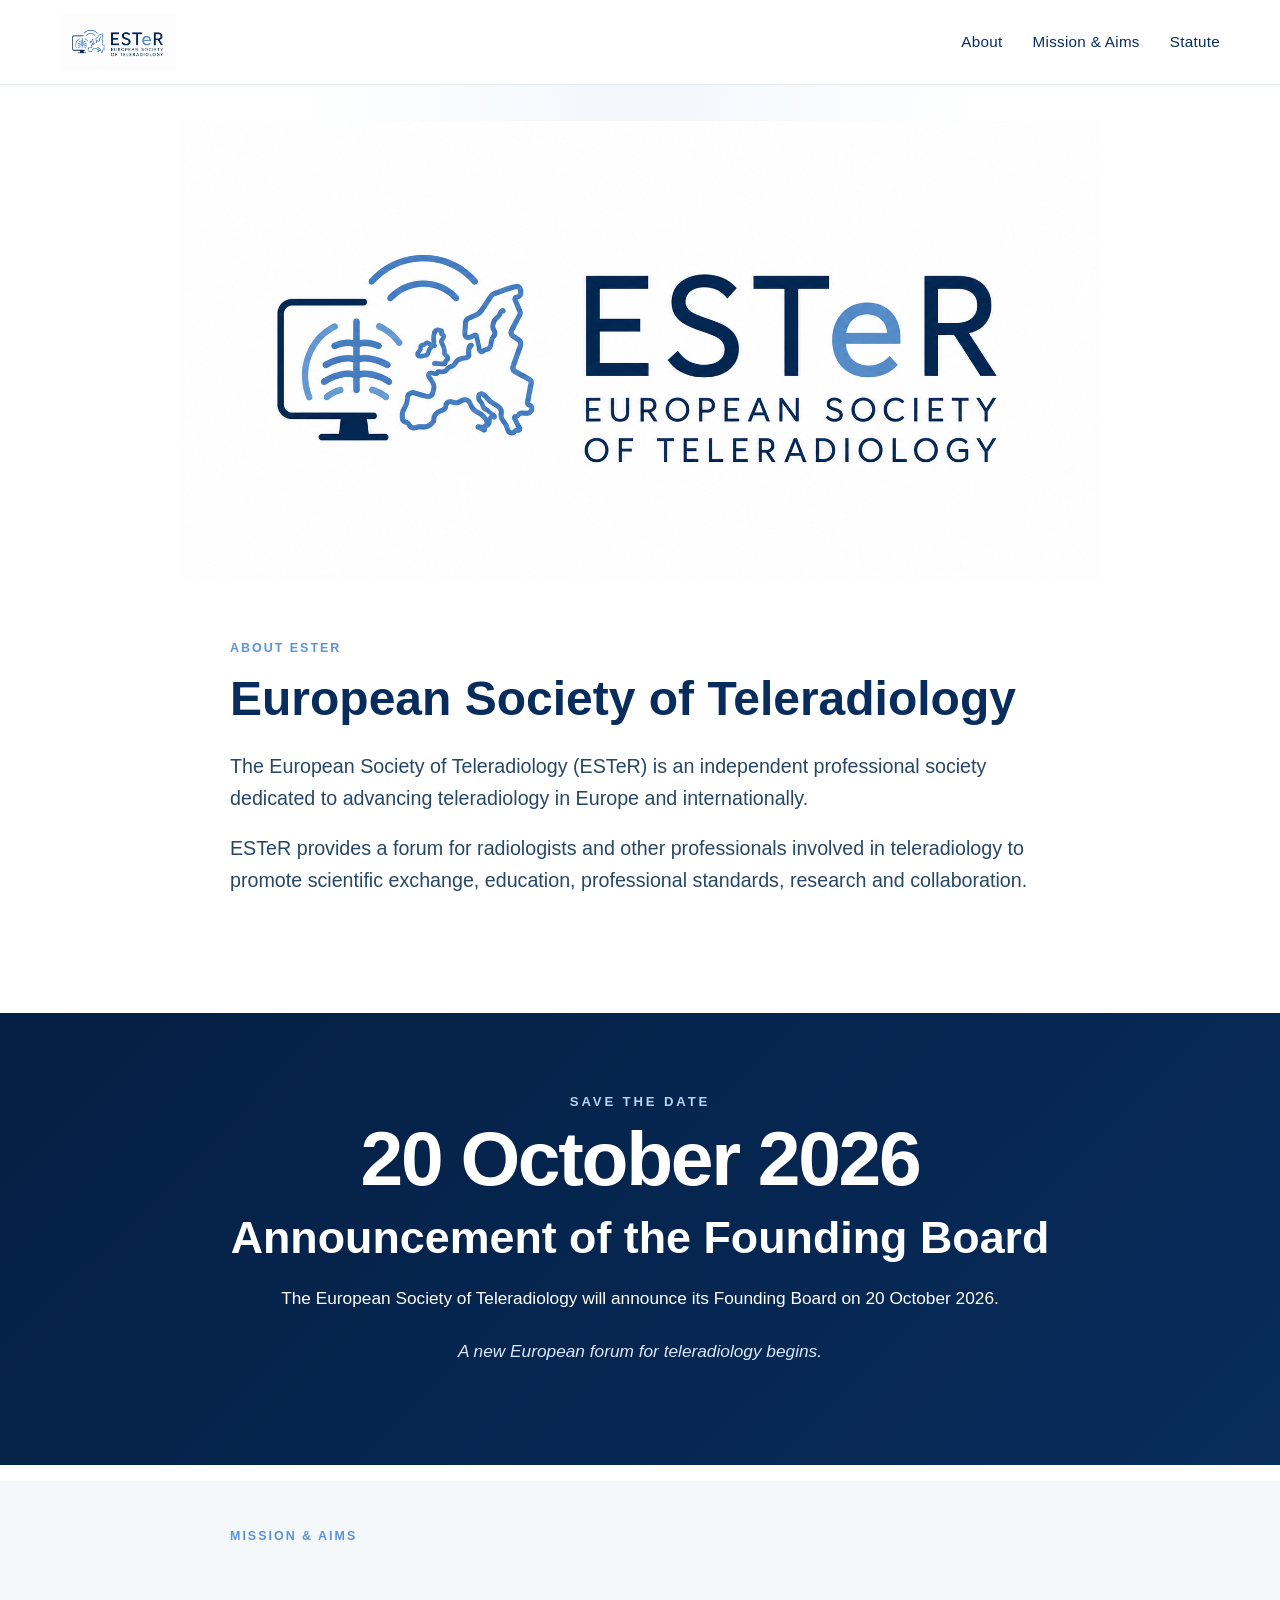
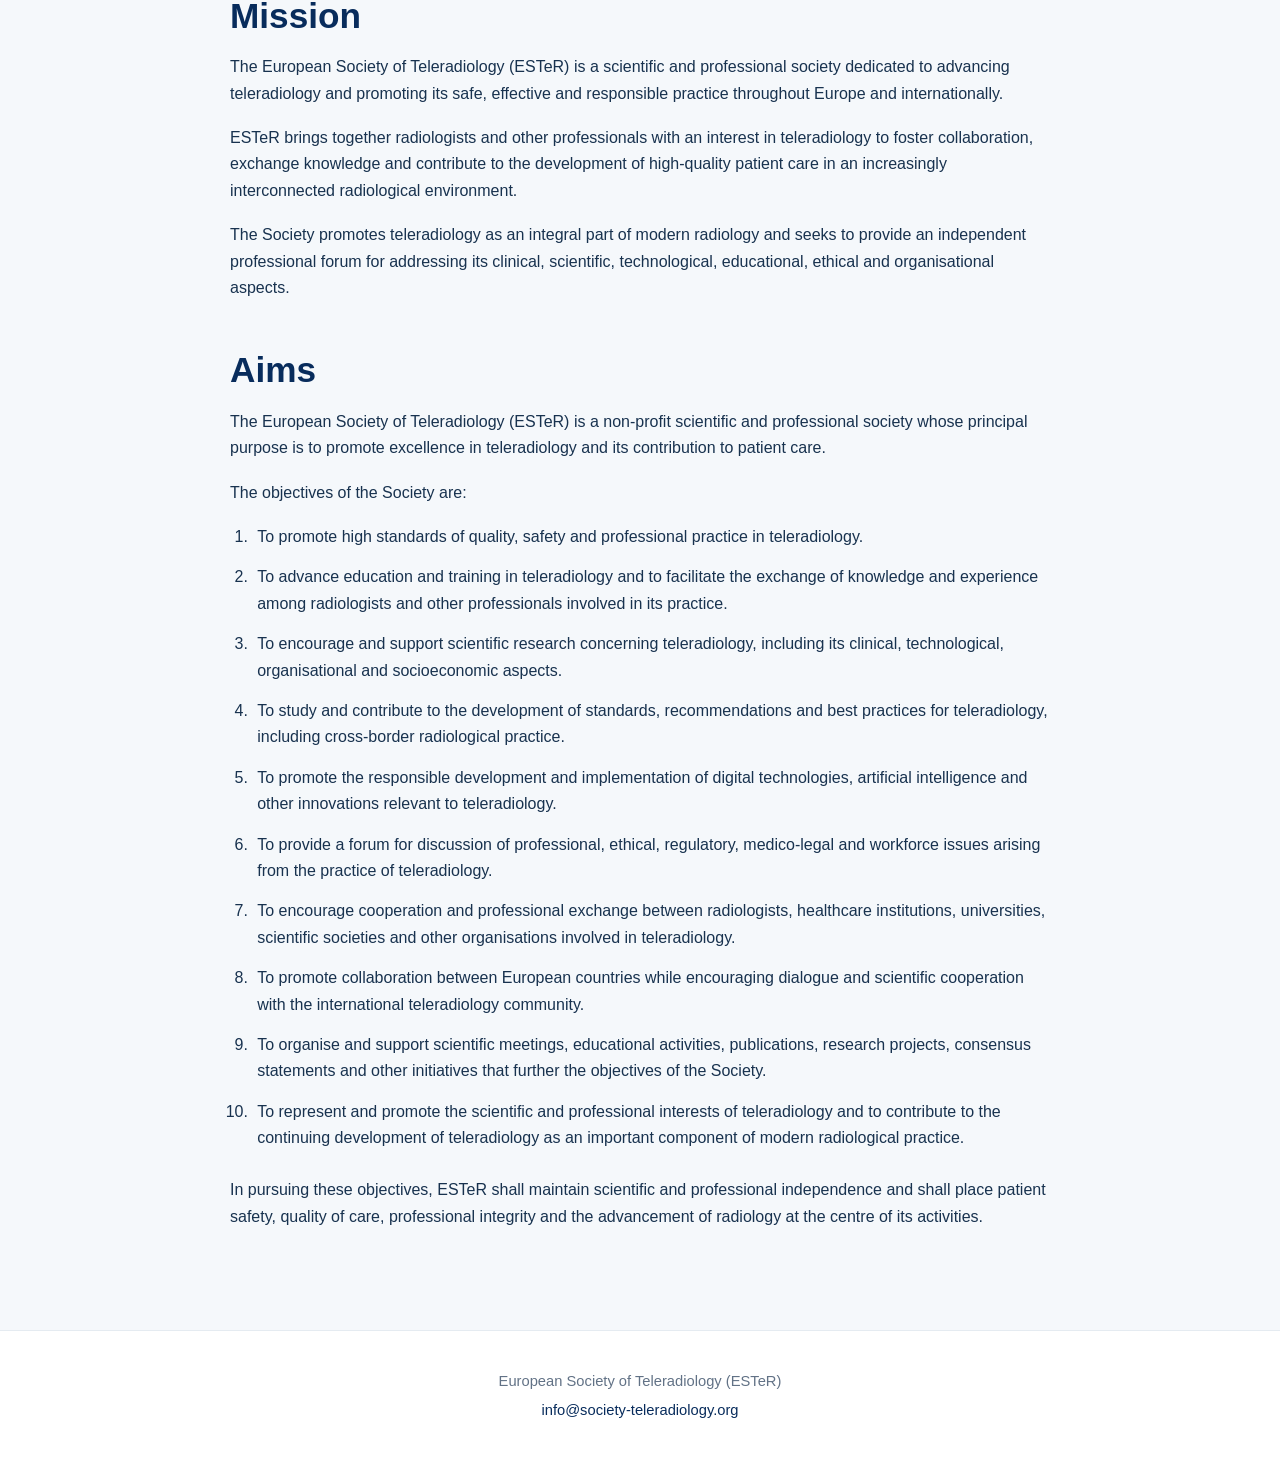
==== index.html @ 65ac0cfe "Update index.html" ====
<!doctype html>
<html lang="en">
<head>
  <meta charset="utf-8">
  <meta name="viewport" content="width=device-width, initial-scale=1">

  <title>ESTeR – European Society of Teleradiology | Teleradiology in Europe</title>

  <meta name="description" content="The European Society of Teleradiology (ESTeR) is an independent scientific society promoting quality, safety, education, research and collaboration in teleradiology across Europe.">

  <link rel="canonical" href="https://society-teleradiology.org/">

  <link rel="stylesheet" href="styles.css">

  <link rel="icon" type="image/png" sizes="48x48" href="/favicon-48x48.png">
  <link rel="icon" type="image/png" sizes="96x96" href="/favicon-96x96.png">
  <link rel="apple-touch-icon" sizes="180x180" href="/apple-touch-icon.png">

  <!-- Open Graph / LinkedIn -->
  <meta property="og:type" content="website">
  <meta property="og:title" content="ESTeR – European Society of Teleradiology">
  <meta property="og:description" content="An independent scientific society promoting quality, safety, education, research and collaboration in teleradiology across Europe.">
  <meta property="og:url" content="https://society-teleradiology.org/">
  <meta property="og:site_name" content="European Society of Teleradiology">
  <script type="application/ld+json">
{
  "@context": "https://schema.org",
  "@type": "Organization",
  "name": "European Society of Teleradiology",
  "alternateName": "ESTeR",
  "url": "https://society-teleradiology.org/",
  "description": "The European Society of Teleradiology (ESTeR) is an independent scientific society promoting quality, safety, education, research and collaboration in teleradiology across Europe.",
  "areaServed": "Europe",
  "knowsAbout": [
    "Teleradiology",
    "Radiology",
    "Medical imaging",
    "Cross-border teleradiology",
    "Quality and safety in teleradiology",
    "Education in teleradiology",
    "Research in teleradiology",
    "Artificial intelligence in radiology"
  ]
}
</script>
</head>
<body>
  <header class="site-header">
    <div class="container header-inner">
      <a class="brand" href="#top" aria-label="ESTeR home">
        <img src="ESTeR%20logo.png" alt="ESTeR – European Society of Teleradiology">
      </a>
      <nav aria-label="Primary navigation">
        <a href="#about">About</a>
        <a href="#mission">Mission &amp; Aims</a>
        <a href="statute.html">Statute</a>
      </nav>
    </div>
  </header>

  <main id="top">
    <section class="hero">
      <div class="container hero-inner">
        <img class="hero-logo" src="ESTeR%20logo.png" alt="ESTeR – European Society of Teleradiology">
      </div>
    </section>

    <section id="about" class="section">
      <div class="container narrow">
        <p class="eyebrow">About ESTeR</p>
<h1>European Society of Teleradiology</h1>
        <p class="lead">The European Society of Teleradiology (ESTeR) is an independent professional society dedicated to advancing teleradiology in Europe and internationally.</p>
        <p class="lead">ESTeR provides a forum for radiologists and other professionals involved in teleradiology to promote scientific exchange, education, professional standards, research and collaboration.</p>
      </div>
    </section>

    <section class="announcement" aria-labelledby="save-date-title">
      <div class="container announcement-inner">
        <p class="announcement-kicker">Save the date</p>
        <p class="announcement-date">20 October 2026</p>
        <h2 id="save-date-title">Announcement of the Founding Board</h2>
        <p>The European Society of Teleradiology will announce its Founding Board on 20 October 2026.</p>
        <p class="announcement-tagline">A new European forum for teleradiology begins.</p>
      </div>
    </section>

    <section id="mission" class="section mission-section">
      <div class="container narrow">
        <p class="eyebrow">Mission &amp; Aims</p>
        <h2>Mission</h2>

        <p>The European Society of Teleradiology (ESTeR) is a scientific and professional society dedicated to advancing teleradiology and promoting its safe, effective and responsible practice throughout Europe and internationally.</p>

        <p>ESTeR brings together radiologists and other professionals with an interest in teleradiology to foster collaboration, exchange knowledge and contribute to the development of high-quality patient care in an increasingly interconnected radiological environment.</p>

        <p>The Society promotes teleradiology as an integral part of modern radiology and seeks to provide an independent professional forum for addressing its clinical, scientific, technological, educational, ethical and organisational aspects.</p>

        <h2>Aims</h2>

        <p>The European Society of Teleradiology (ESTeR) is a non-profit scientific and professional society whose principal purpose is to promote excellence in teleradiology and its contribution to patient care.</p>

        <p>The objectives of the Society are:</p>

        <ol>
          <li>To promote high standards of quality, safety and professional practice in teleradiology.</li>
          <li>To advance education and training in teleradiology and to facilitate the exchange of knowledge and experience among radiologists and other professionals involved in its practice.</li>
          <li>To encourage and support scientific research concerning teleradiology, including its clinical, technological, organisational and socioeconomic aspects.</li>
          <li>To study and contribute to the development of standards, recommendations and best practices for teleradiology, including cross-border radiological practice.</li>
          <li>To promote the responsible development and implementation of digital technologies, artificial intelligence and other innovations relevant to teleradiology.</li>
          <li>To provide a forum for discussion of professional, ethical, regulatory, medico-legal and workforce issues arising from the practice of teleradiology.</li>
          <li>To encourage cooperation and professional exchange between radiologists, healthcare institutions, universities, scientific societies and other organisations involved in teleradiology.</li>
          <li>To promote collaboration between European countries while encouraging dialogue and scientific cooperation with the international teleradiology community.</li>
          <li>To organise and support scientific meetings, educational activities, publications, research projects, consensus statements and other initiatives that further the objectives of the Society.</li>
          <li>To represent and promote the scientific and professional interests of teleradiology and to contribute to the continuing development of teleradiology as an important component of modern radiological practice.</li>
        </ol>

        <p>In pursuing these objectives, ESTeR shall maintain scientific and professional independence and shall place patient safety, quality of care, professional integrity and the advancement of radiology at the centre of its activities.</p>
      </div>
    </section>
  </main>

  <footer class="site-footer">
    <div class="container footer-inner">
      <p>European Society of Teleradiology (ESTeR)</p>
      <p><a href="mailto:info@society-teleradiology.org">info@society-teleradiology.org</a></p>
    </div>
  </footer>
</body>
</html>
---- styles.css ----
:root {
  --navy: #082c5c;
  --navy-deep: #041f43;
  --blue: #5b93d6;
  --ink: #18324f;
  --muted: #627286;
  --line: #e5ebf1;
  --soft: #f5f8fb;
  --white: #ffffff;
}

* { box-sizing: border-box; }

html { scroll-behavior: smooth; }

body {
  margin: 0;
  font-family: Arial, Helvetica, sans-serif;
  color: var(--ink);
  background: var(--white);
  line-height: 1.65;
  -webkit-font-smoothing: antialiased;
}

a { color: inherit; }

.container {
  width: min(1160px, calc(100% - 40px));
  margin: 0 auto;
}

.narrow {
  width: min(820px, calc(100% - 40px));
}

.site-header {
  position: sticky;
  top: 0;
  z-index: 10;
  background: rgba(255,255,255,.96);
  border-bottom: 1px solid var(--line);
  backdrop-filter: blur(8px);
}

.header-inner {
  min-height: 84px;
  display: flex;
  align-items: center;
  justify-content: space-between;
  gap: 32px;
}

.brand img {
  width: 250px;
  max-height: 58px;
  object-fit: contain;
  object-position: left center;
  display: block;
}

nav {
  display: flex;
  gap: 30px;
  font-size: .95rem;
  letter-spacing: .02em;
}

nav a {
  text-decoration: none;
  color: var(--navy);
}

nav a:hover { color: var(--blue); }

.hero {
  padding: 36px 0 12px;
  background:
    radial-gradient(circle at 50% 0%, rgba(91,147,214,.08), transparent 42%),
    var(--white);
}

.hero-inner {
  display: flex;
  justify-content: center;
}

.hero-logo {
  width: min(920px, 96%);
  height: auto;
  display: block;
}

.section {
  padding: 45px 0 82px;
}

.eyebrow {
  margin: 0 0 12px;
  color: var(--blue);
  text-transform: uppercase;
  font-size: .78rem;
  font-weight: 700;
  letter-spacing: .16em;
}

h1, h2 {
  color: var(--navy);
  line-height: 1.18;
  font-weight: 600;
}

h1 {
  margin: 0 0 24px;
  font-size: clamp(2rem, 4vw, 3rem);
}

h2 {
  margin: 48px 0 18px;
  font-size: clamp(1.55rem, 3vw, 2.2rem);
}

.lead {
  font-size: 1.23rem;
  line-height: 1.62;
  color: #274765;
}

p { margin: 0 0 18px; }

.announcement {
  margin: 16px 0;
  background: linear-gradient(135deg, var(--navy-deep), var(--navy));
  color: var(--white);
}

.announcement-inner {
  text-align: center;
  padding: 78px 20px 82px;
}

.announcement-kicker {
  margin-bottom: 8px;
  text-transform: uppercase;
  letter-spacing: .22em;
  font-size: .82rem;
  font-weight: 700;
  color: #b9d4f2;
}

.announcement-date {
  margin: 0 0 14px;
  font-size: clamp(2.3rem, 7vw, 4.8rem);
  line-height: 1;
  font-weight: 700;
  letter-spacing: -.03em;
}

.announcement h2 {
  margin: 0 auto 20px;
  color: var(--white);
  font-size: clamp(1.7rem, 4vw, 2.8rem);
}

.announcement p:not(.announcement-kicker):not(.announcement-date) {
  max-width: 720px;
  margin-left: auto;
  margin-right: auto;
  font-size: 1.08rem;
}

.announcement-tagline {
  margin-top: 24px !important;
  font-style: italic;
  color: #d8e8f8;
}

.mission-section {
  background: var(--soft);
}

ol {
  margin: 14px 0 26px;
  padding-left: 1.4rem;
}

li {
  margin: 0 0 14px;
  padding-left: .3rem;
}

.site-footer {
  border-top: 1px solid var(--line);
  background: var(--white);
}

.footer-inner {
  padding: 34px 0 38px;
  text-align: center;
  color: var(--muted);
  font-size: .92rem;
}

.footer-inner p { margin: 4px 0; }

.footer-inner a {
  color: var(--navy);
  text-decoration: none;
}

.footer-inner a:hover { text-decoration: underline; }

@media (max-width: 760px) {
  .header-inner {
    min-height: 72px;
    align-items: center;
  }

  .brand img { width: 185px; }

  nav { gap: 16px; font-size: .85rem; }

  .hero { padding: 36px 0 24px; }

  .section { padding: 62px 0; }

  .announcement-inner { padding: 62px 12px 68px; }
}

@media (max-width: 560px) {
  .header-inner {
    flex-direction: column;
    justify-content: center;
    padding: 12px 0;
    gap: 9px;
  }

  nav { gap: 22px; }

  .hero { padding-top: 26px; }
}
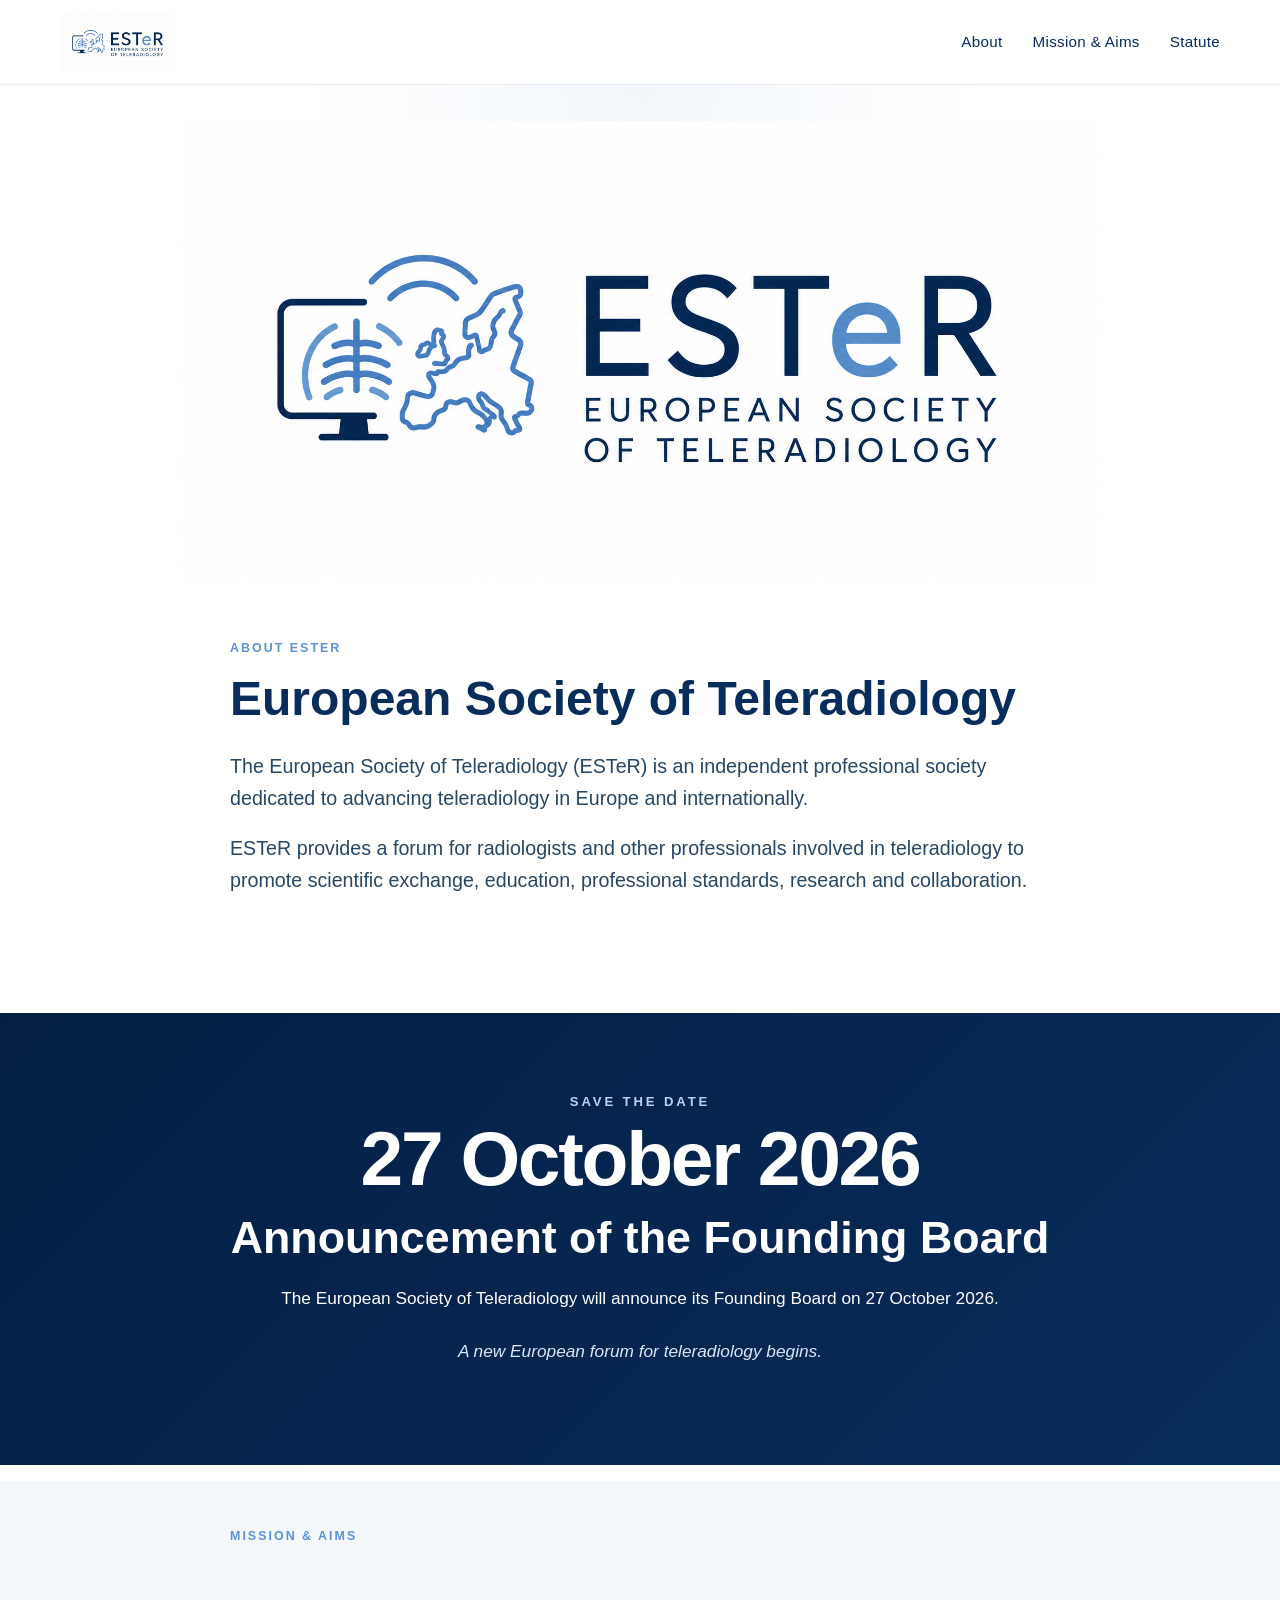
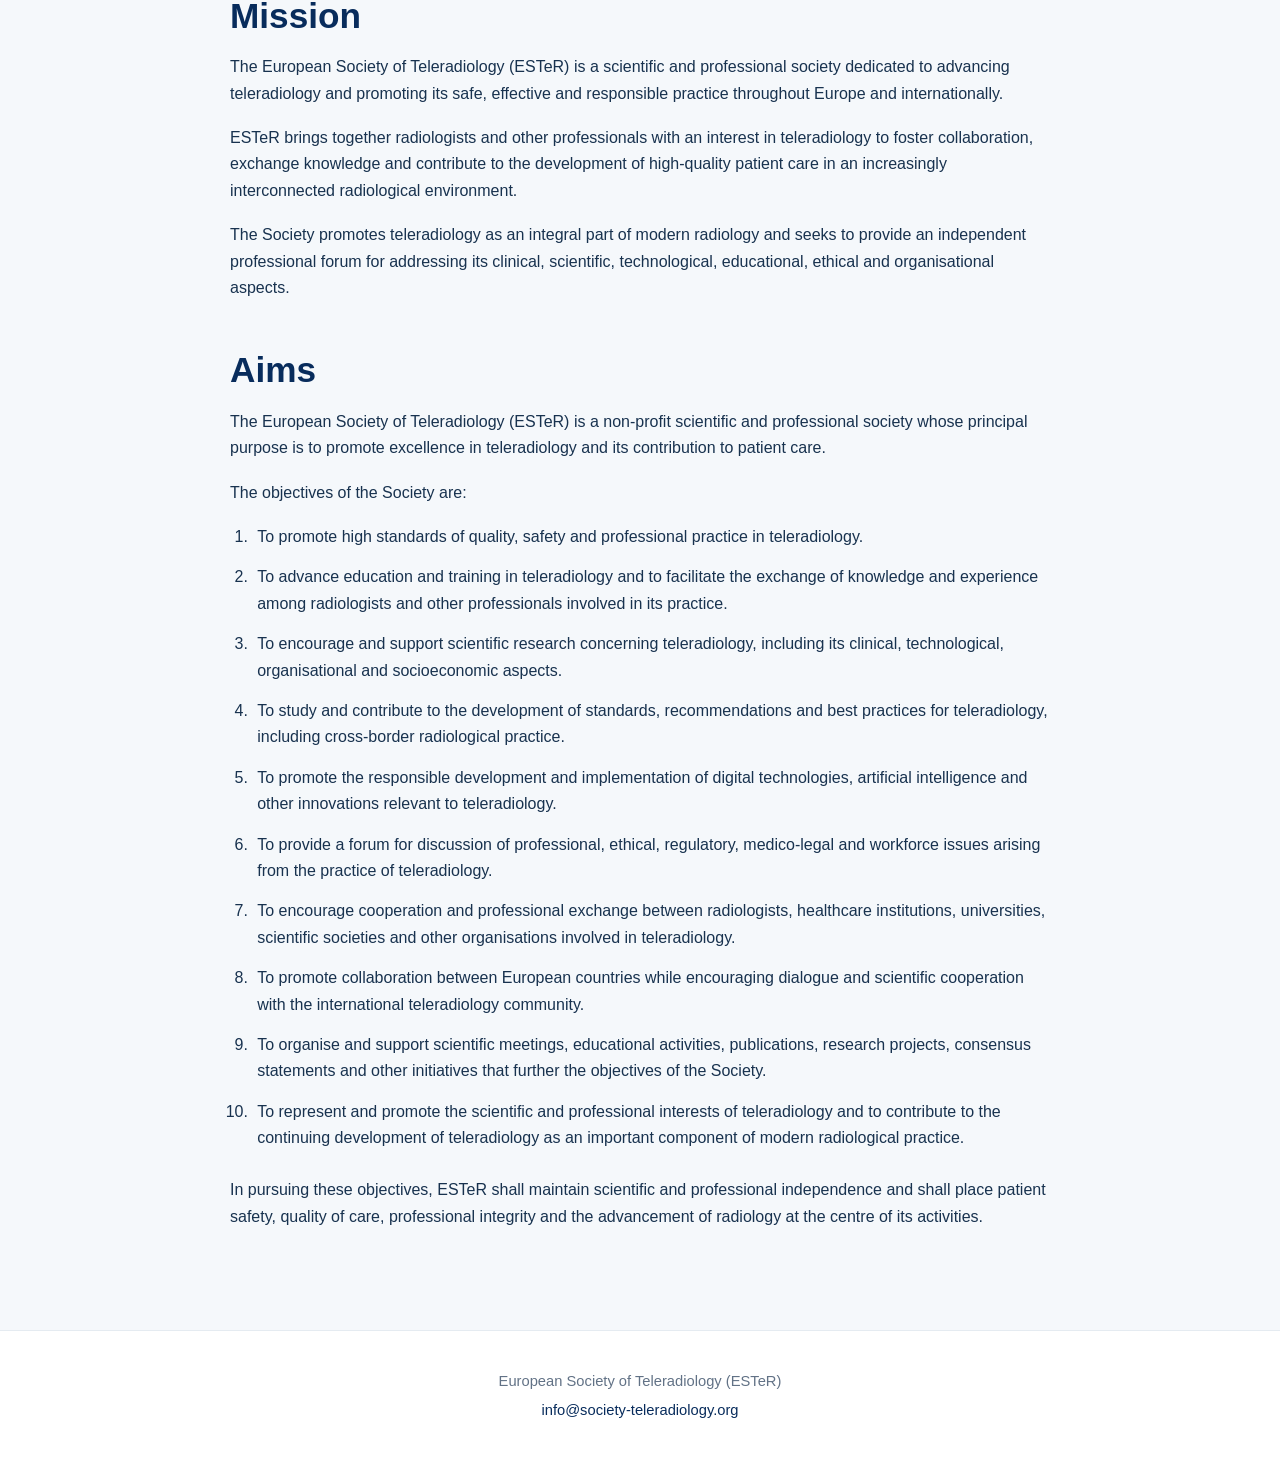
==== commit a0202e90: "Update index.html" ====
--- a/index.html
+++ b/index.html
@@ -78,9 +78,9 @@
     <section class="announcement" aria-labelledby="save-date-title">
       <div class="container announcement-inner">
         <p class="announcement-kicker">Save the date</p>
-        <p class="announcement-date">20 October 2026</p>
+        <p class="announcement-date">27 October 2026</p>
         <h2 id="save-date-title">Announcement of the Founding Board</h2>
-        <p>The European Society of Teleradiology will announce its Founding Board on 20 October 2026.</p>
+        <p>The European Society of Teleradiology will announce its Founding Board on 27 October 2026.</p>
         <p class="announcement-tagline">A new European forum for teleradiology begins.</p>
       </div>
     </section>
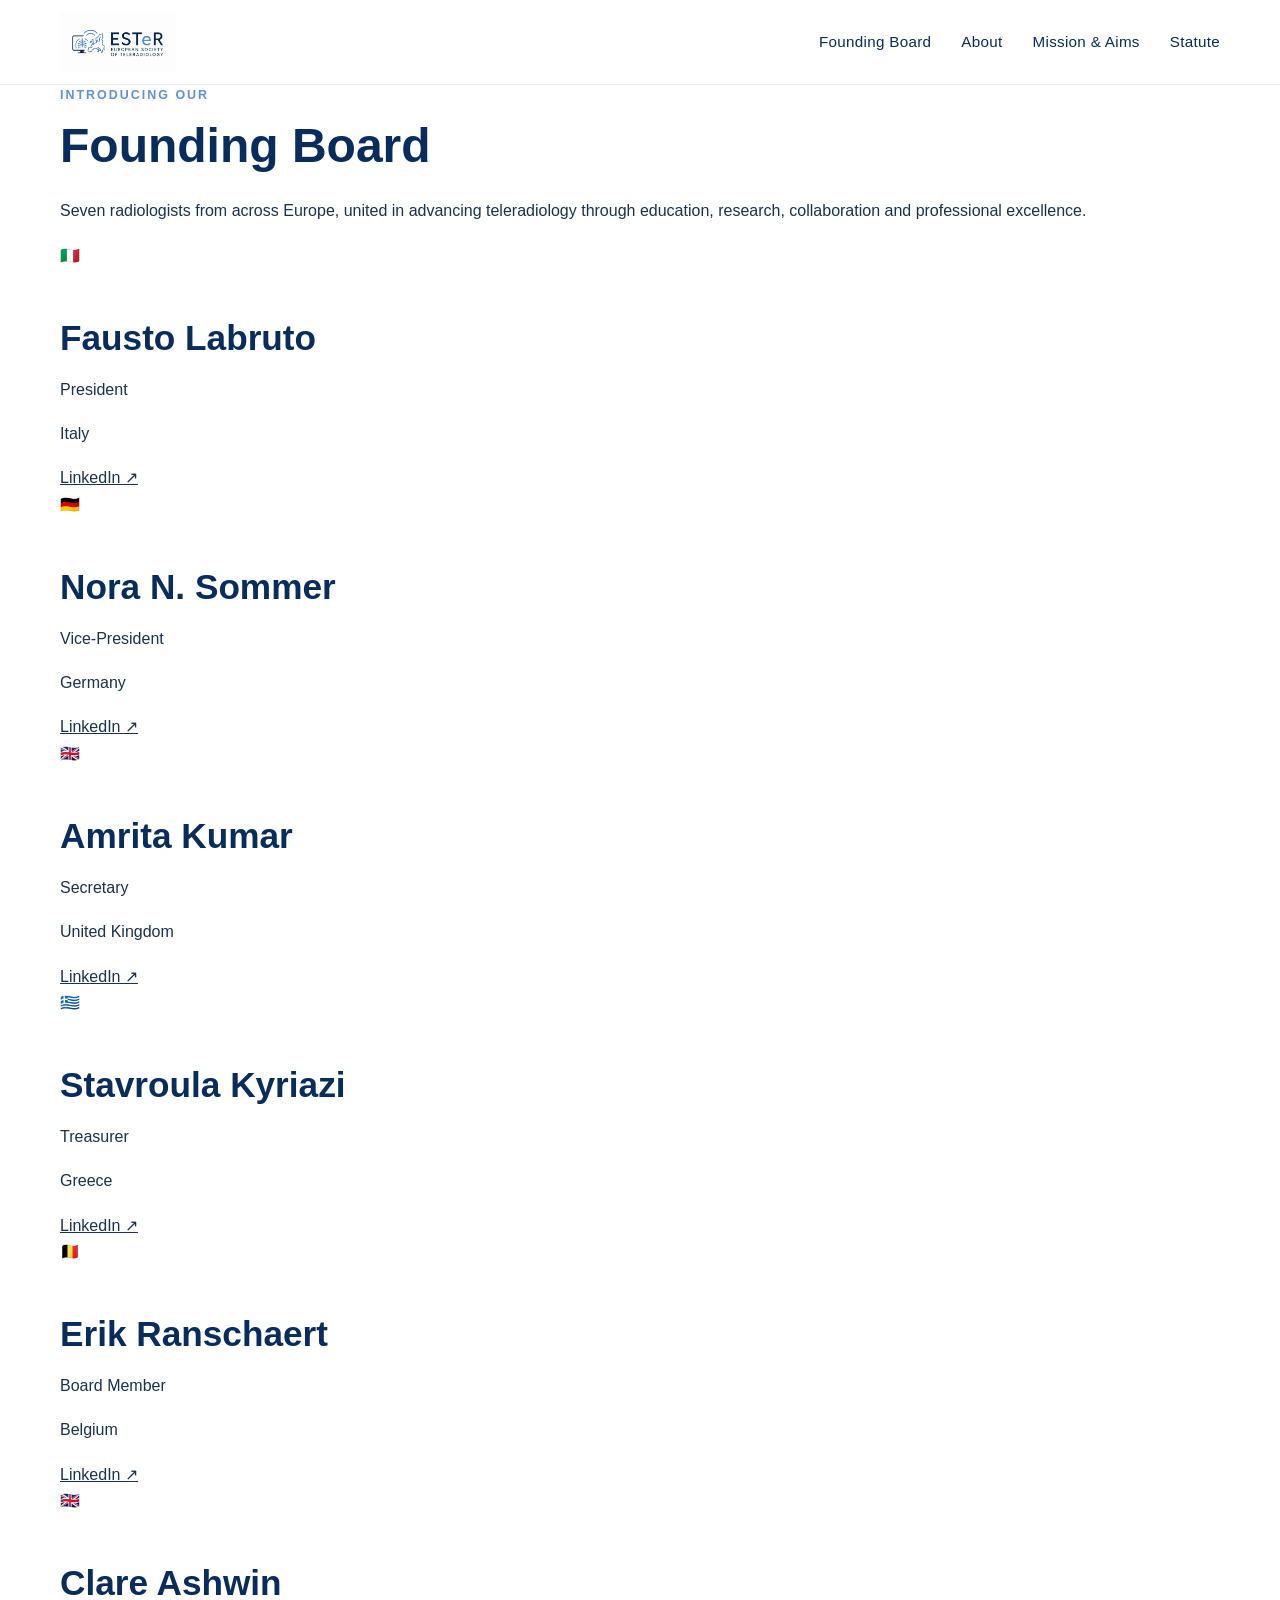
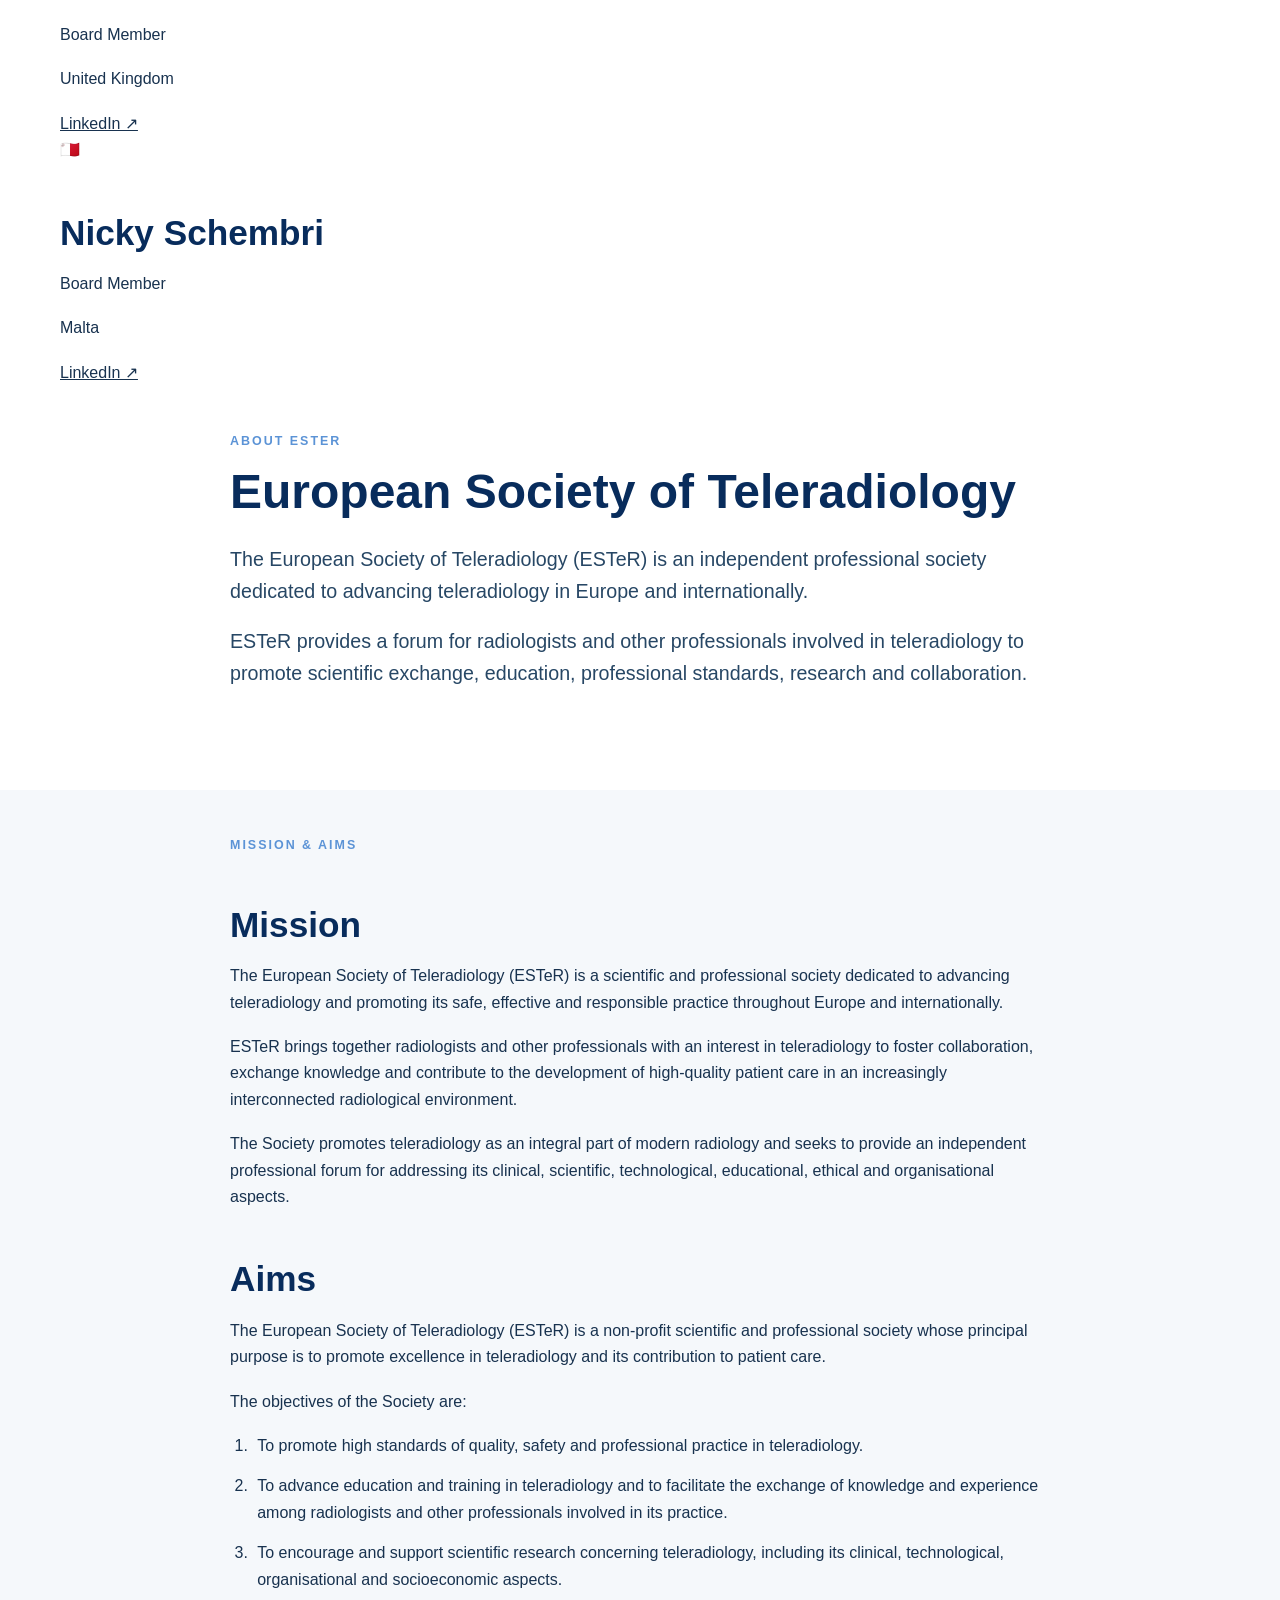
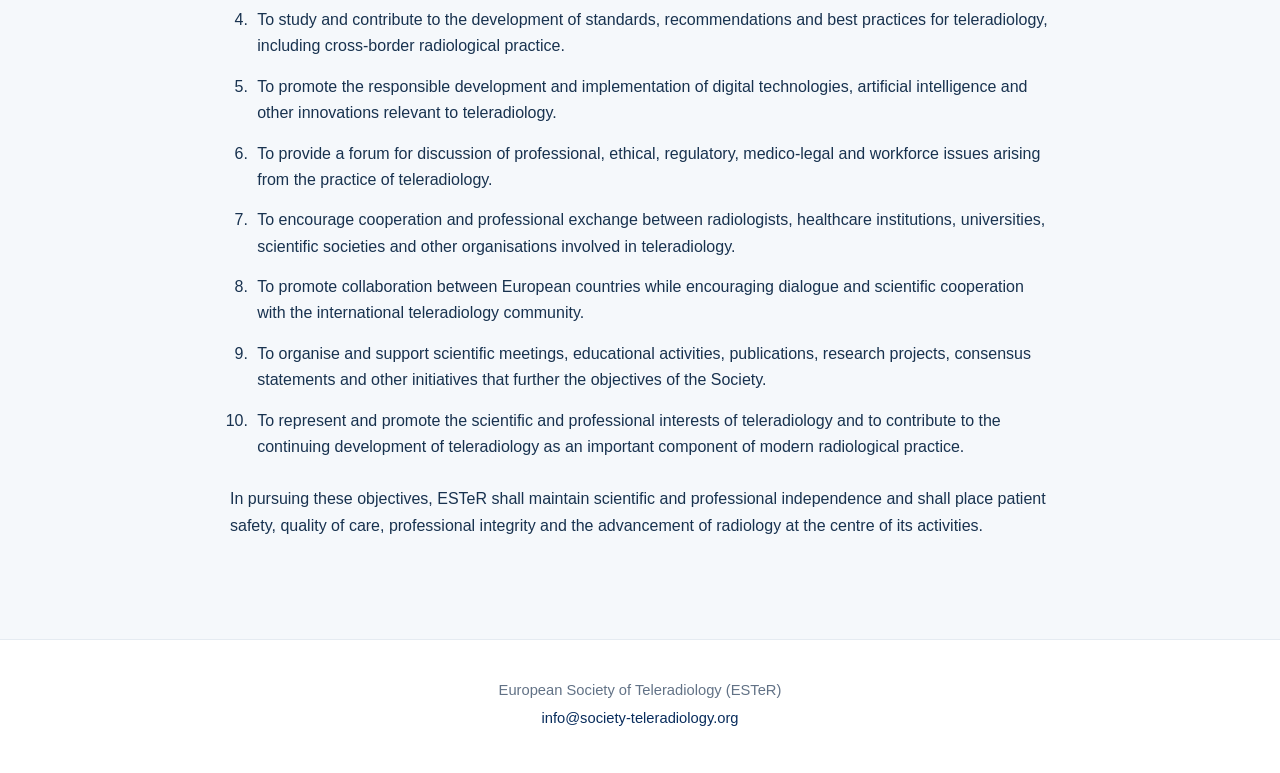
==== commit 14e51405: "Introduce ESTeR Founding Board" ====
--- a/index.html
+++ b/index.html
@@ -52,6 +52,7 @@
         <img src="ESTeR%20logo.png" alt="ESTeR – European Society of Teleradiology">
       </a>
       <nav aria-label="Primary navigation">
+        <a href="#board">Founding Board</a>
         <a href="#about">About</a>
         <a href="#mission">Mission &amp; Aims</a>
         <a href="statute.html">Statute</a>
@@ -60,11 +61,77 @@
   </header>
 
   <main id="top">
-    <section class="hero">
-      <div class="container hero-inner">
-        <img class="hero-logo" src="ESTeR%20logo.png" alt="ESTeR – European Society of Teleradiology">
-      </div>
-    </section>
+   
+<section id="board" class="board-hero">
+  <div class="container">
+    <p class="eyebrow">Introducing our</p>
+    <h1>Founding Board</h1>
+    <p class="board-intro">
+      Seven radiologists from across Europe, united
+      in advancing teleradiology through education,
+      research, collaboration and professional excellence.
+    </p>
+
+    <div class="board-grid">
+      <article class="board-card">
+        <span class="flag">🇮🇹</span>
+        <h2>Fausto Labruto</h2>
+        <p class="role">President</p>
+        <p>Italy</p>
+        <a href="https://www.linkedin.com/in/fausto-labruto/" target="_blank" rel="noopener noreferrer">LinkedIn ↗</a>
+      </article>
+
+      <article class="board-card">
+        <span class="flag">🇩🇪</span>
+        <h2>Nora N. Sommer</h2>
+        <p class="role">Vice-President</p>
+        <p>Germany</p>
+        <a href="https://www.linkedin.com/in/pd-dr-med-nora-n-sommer-855724218/" target="_blank" rel="noopener noreferrer">LinkedIn ↗</a>
+      </article>
+
+      <article class="board-card">
+        <span class="flag">🇬🇧</span>
+        <h2>Amrita Kumar</h2>
+        <p class="role">Secretary</p>
+        <p>United Kingdom</p>
+        <a href="https://www.linkedin.com/in/amrkum/" target="_blank" rel="noopener noreferrer">LinkedIn ↗</a>
+      </article>
+
+      <article class="board-card">
+        <span class="flag">🇬🇷</span>
+        <h2>Stavroula Kyriazi</h2>
+        <p class="role">Treasurer</p>
+        <p>Greece</p>
+        <a href="https://www.linkedin.com/in/stavroula-kyriazi-md-1959648/" target="_blank" rel="noopener noreferrer">LinkedIn ↗</a>
+      </article>
+
+      <article class="board-card">
+        <span class="flag">🇧🇪</span>
+        <h2>Erik Ranschaert</h2>
+        <p class="role">Board Member</p>
+        <p>Belgium</p>
+        <a href="https://www.linkedin.com/in/eranschaert/" target="_blank" rel="noopener noreferrer">LinkedIn ↗</a>
+      </article>
+
+      <article class="board-card">
+        <span class="flag">🇬🇧</span>
+        <h2>Clare Ashwin</h2>
+        <p class="role">Board Member</p>
+        <p>United Kingdom</p>
+        <a href="https://www.linkedin.com/in/clare-ashwin-580663111/" target="_blank" rel="noopener noreferrer">LinkedIn ↗</a>
+      </article>
+
+      <article class="board-card">
+        <span class="flag">🇲🇹</span>
+        <h2>Nicky Schembri</h2>
+        <p class="role">Board Member</p>
+        <p>Malta</p>
+        <a href="https://www.linkedin.com/in/nicola-schembri-11b13666/" target="_blank" rel="noopener noreferrer">LinkedIn ↗</a>
+      </article>
+    </div>
+  </div>
+</section>
+
 
     <section id="about" class="section">
       <div class="container narrow">
@@ -75,15 +142,7 @@
       </div>
     </section>
 
-    <section class="announcement" aria-labelledby="save-date-title">
-      <div class="container announcement-inner">
-        <p class="announcement-kicker">Save the date</p>
-        <p class="announcement-date">27 October 2026</p>
-        <h2 id="save-date-title">Announcement of the Founding Board</h2>
-        <p>The European Society of Teleradiology will announce its Founding Board on 27 October 2026.</p>
-        <p class="announcement-tagline">A new European forum for teleradiology begins.</p>
-      </div>
-    </section>
+   
 
     <section id="mission" class="section mission-section">
       <div class="container narrow">
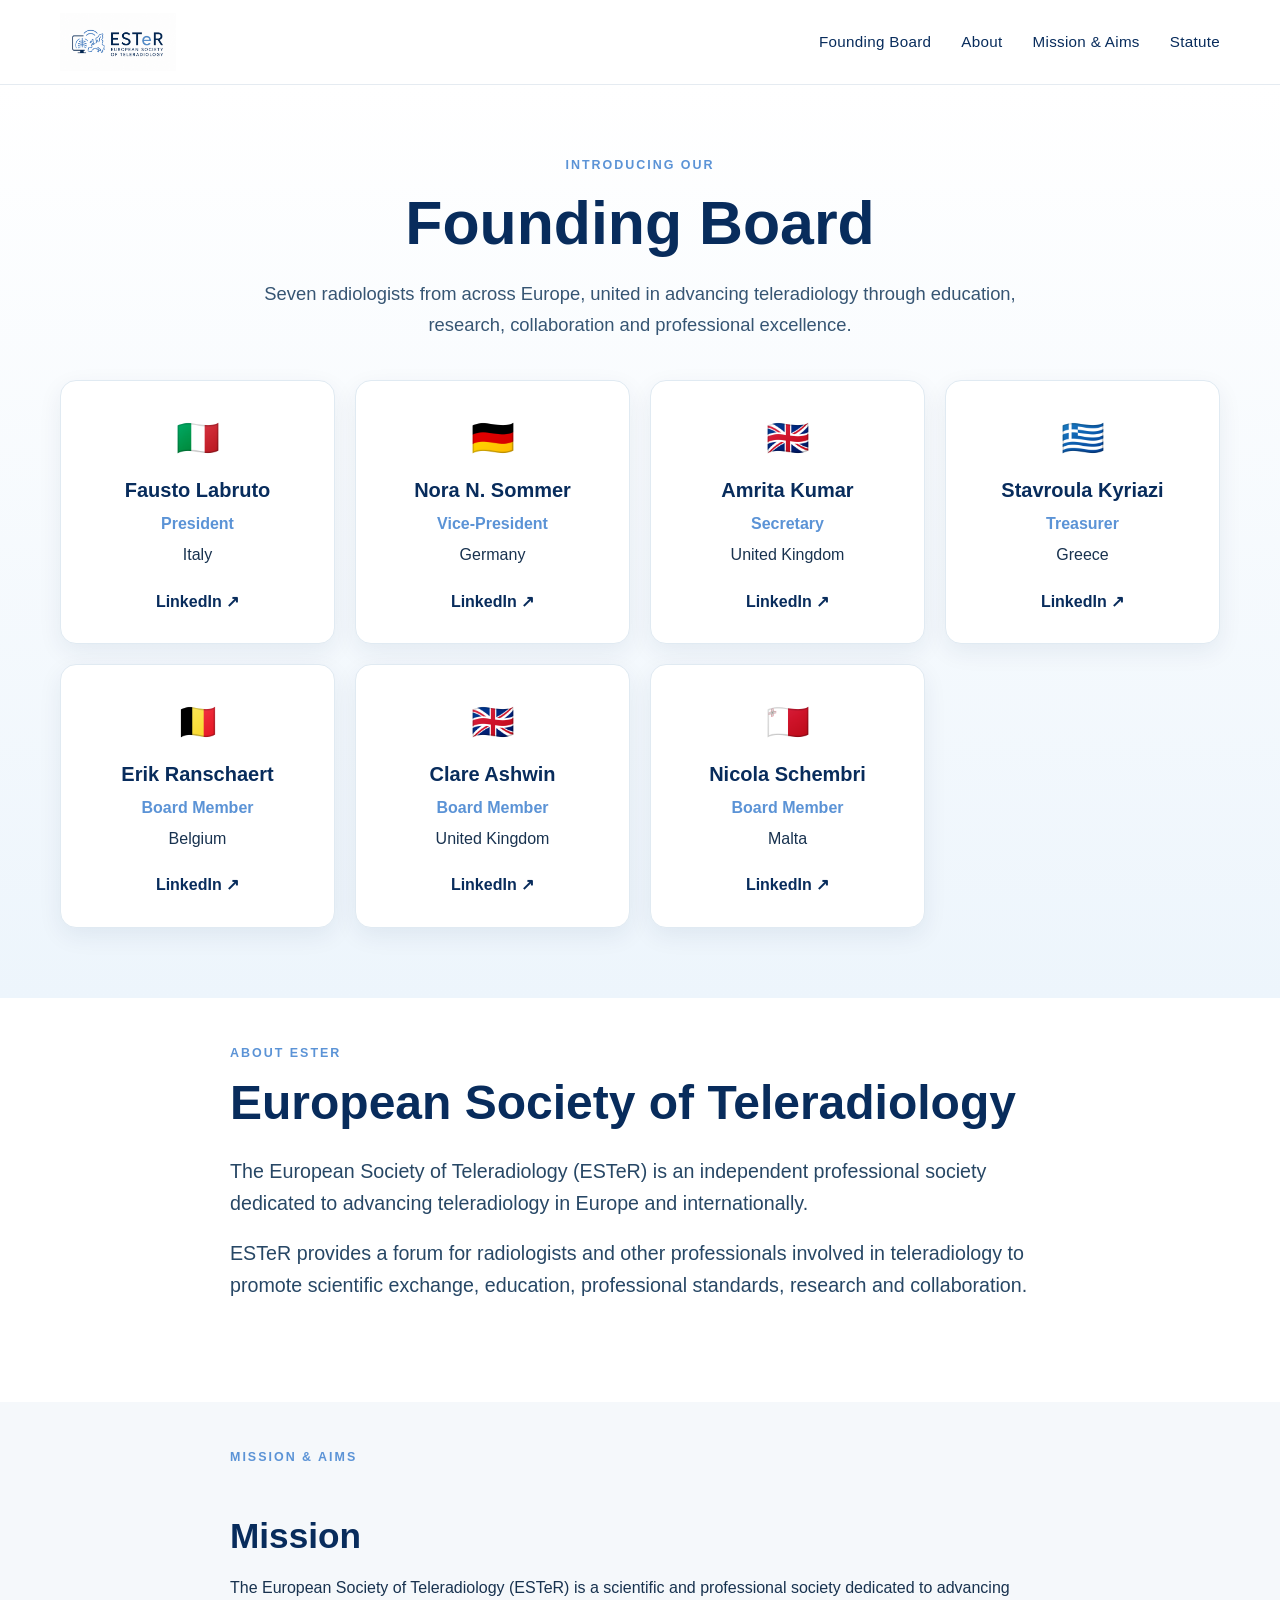
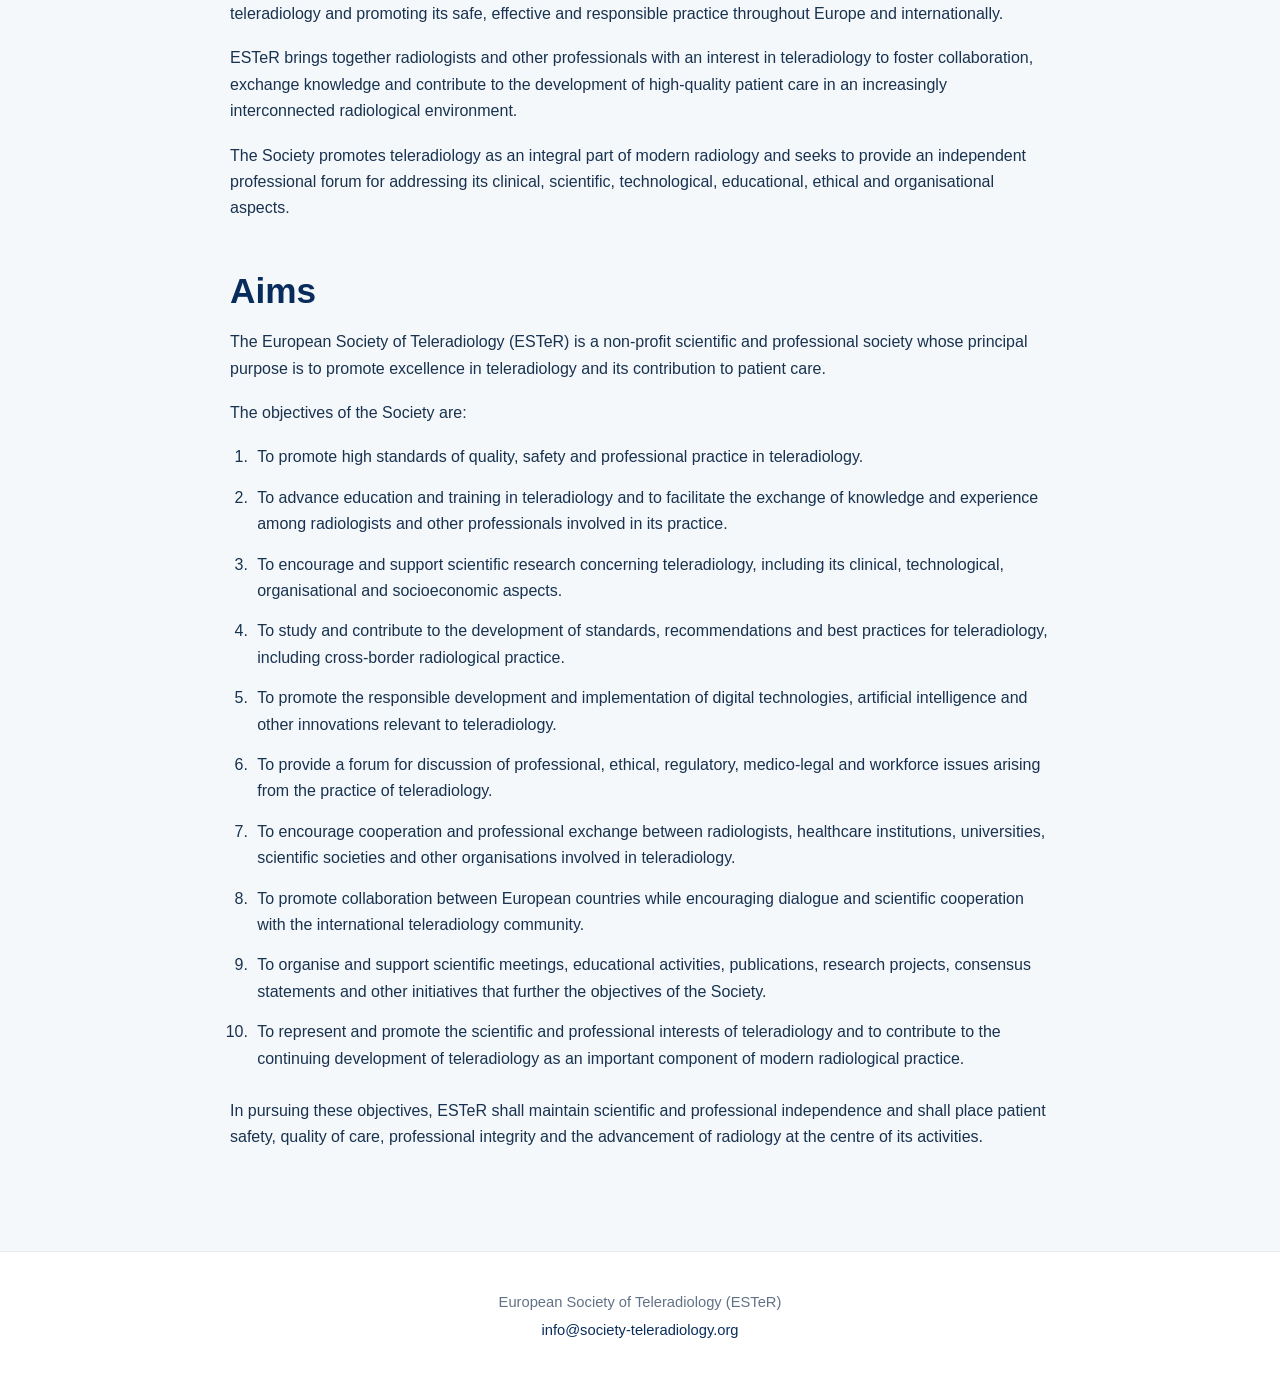
==== commit 67fd8626: "Update index.html" ====
--- a/index.html
+++ b/index.html
@@ -123,7 +123,7 @@
 
       <article class="board-card">
         <span class="flag">🇲🇹</span>
-        <h2>Nicky Schembri</h2>
+        <h2>Nicola Schembri</h2>
         <p class="role">Board Member</p>
         <p>Malta</p>
         <a href="https://www.linkedin.com/in/nicola-schembri-11b13666/" target="_blank" rel="noopener noreferrer">LinkedIn ↗</a>
--- a/styles.css
+++ b/styles.css
@@ -238,3 +238,78 @@
 
   .hero { padding-top: 26px; }
 }
+
+.board-hero {
+  padding: 70px 0;
+  text-align: center;
+  background: linear-gradient(180deg, #fff, #edf5fc);
+}
+
+.board-hero h1 {
+  font-size: clamp(2.3rem, 5vw, 3.8rem);
+  margin: 10px 0 20px;
+  color: #082c5c;
+}
+
+.board-intro {
+  max-width: 760px;
+  margin: 0 auto 40px;
+  font-size: 1.15rem;
+  color: #365573;
+}
+
+.board-grid {
+  display: grid;
+  grid-template-columns: repeat(4, minmax(0, 1fr));
+  gap: 20px;
+}
+
+.board-card {
+  padding: 28px 15px;
+  background: white;
+  border: 1px solid #e0eaf2;
+  border-radius: 16px;
+  box-shadow: 0 8px 25px rgba(8,44,92,.07);
+}
+
+.board-card .flag {
+  font-size: 2.2rem;
+}
+
+.board-card h2 {
+  font-size: 1.25rem;
+  margin: 12px 0 8px;
+}
+
+.board-card p {
+  margin: 5px 0;
+}
+
+.board-card .role {
+  color: #5b93d6;
+  font-weight: bold;
+}
+
+.board-card a {
+  display: inline-block;
+  margin-top: 15px;
+  color: #082c5c;
+  font-weight: bold;
+  text-decoration: none;
+}
+
+.board-card a:hover {
+  text-decoration: underline;
+}
+
+@media (max-width: 900px) {
+  .board-grid {
+    grid-template-columns: repeat(2, minmax(0, 1fr));
+  }
+}
+
+@media (max-width: 480px) {
+  .board-grid {
+    grid-template-columns: 1fr;
+  }
+}
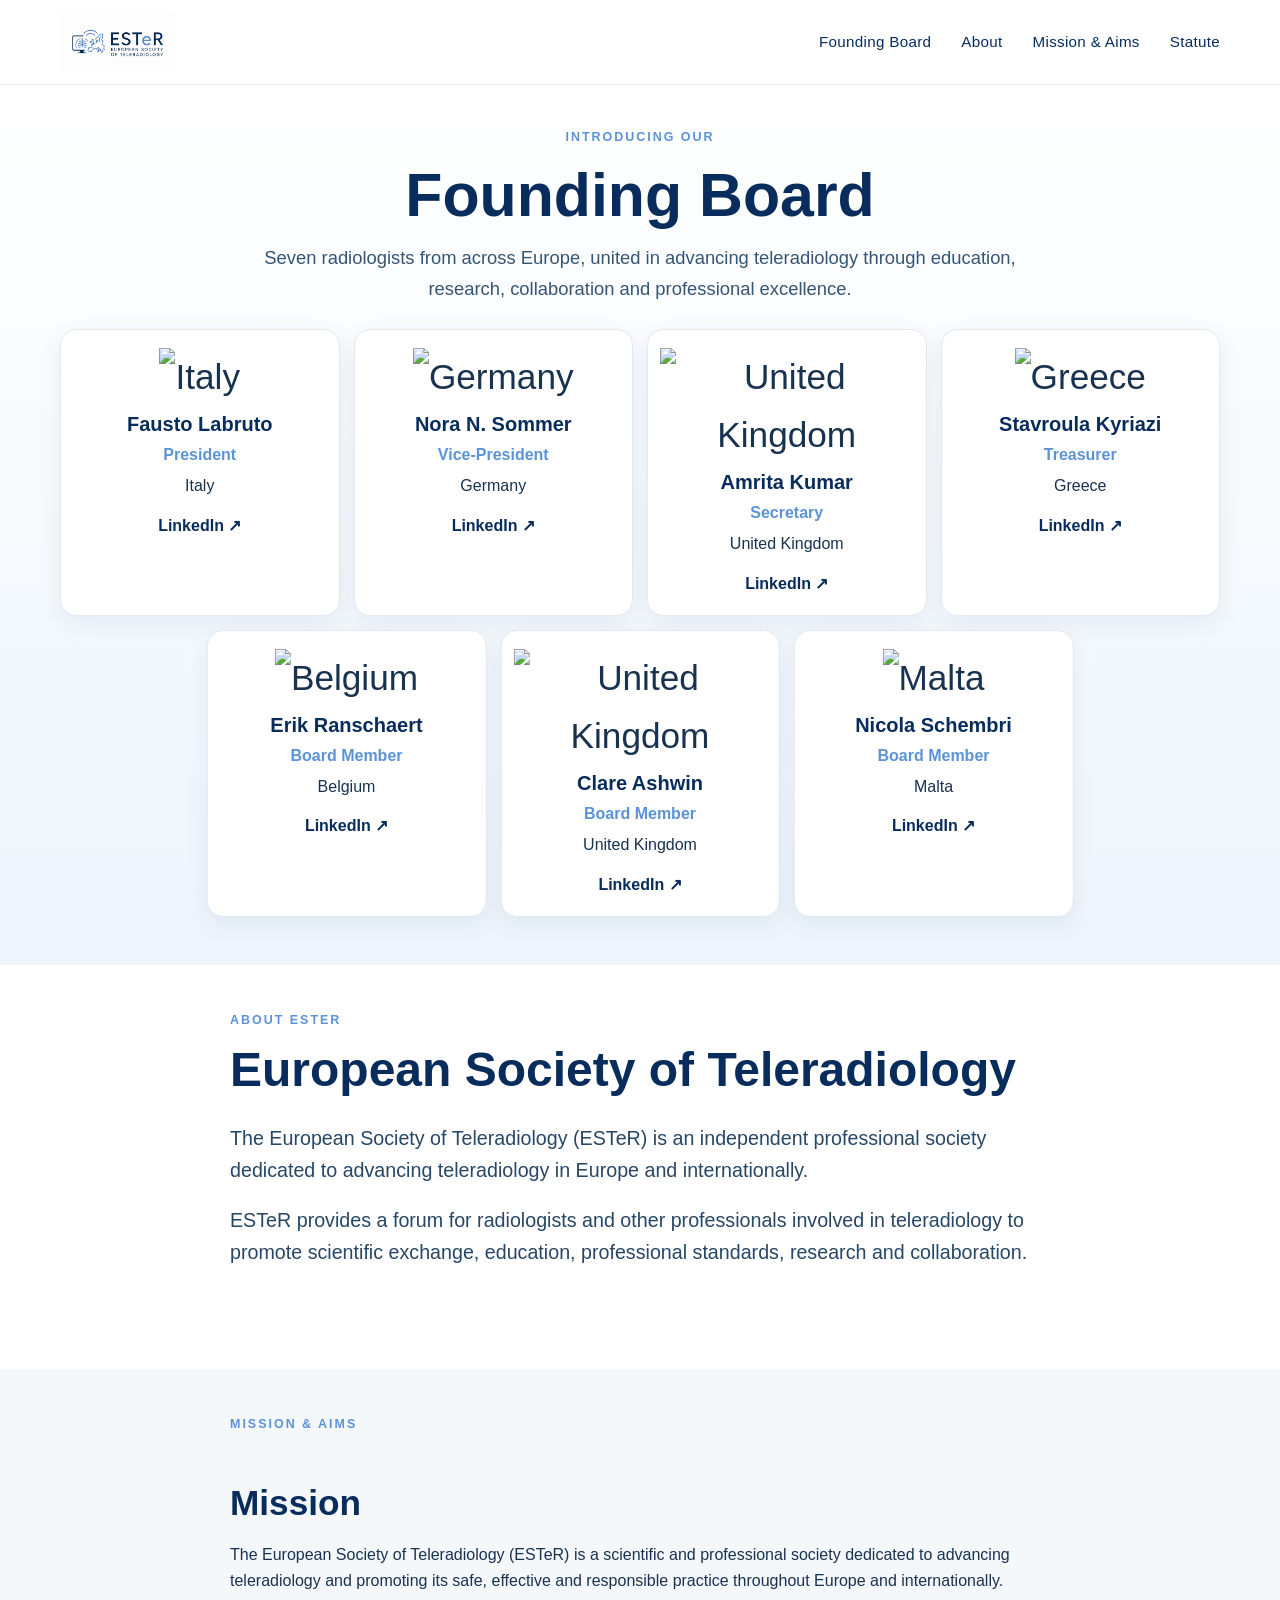
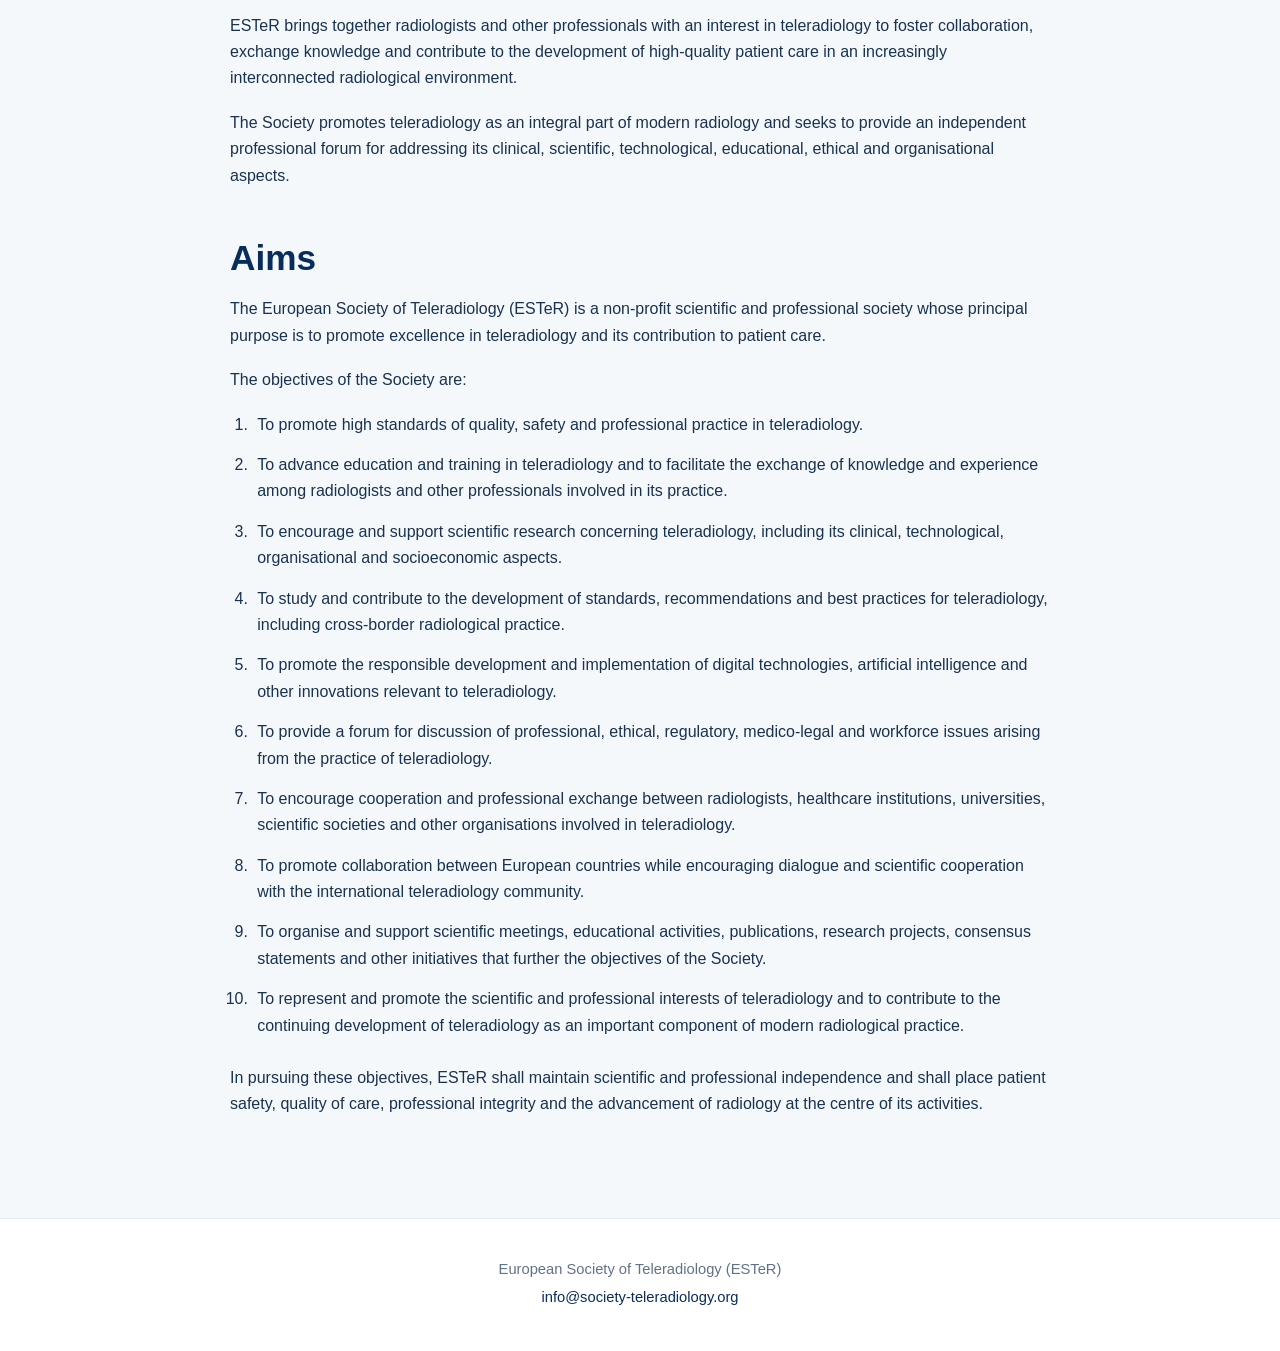
==== commit 44b67a09: "flags" ====
--- a/index.html
+++ b/index.html
@@ -74,7 +74,7 @@
 
     <div class="board-grid">
       <article class="board-card">
-        <span class="flag">🇮🇹</span>
+        <img class="flag" src="https://flagcdn.com/w80/it.png" alt="Italy">
         <h2>Fausto Labruto</h2>
         <p class="role">President</p>
         <p>Italy</p>
@@ -82,7 +82,7 @@
       </article>
 
       <article class="board-card">
-        <span class="flag">🇩🇪</span>
+        <img class="flag" src="https://flagcdn.com/w80/de.png" alt="Germany">
         <h2>Nora N. Sommer</h2>
         <p class="role">Vice-President</p>
         <p>Germany</p>
@@ -90,7 +90,7 @@
       </article>
 
       <article class="board-card">
-        <span class="flag">🇬🇧</span>
+       <img class="flag" src="https://flagcdn.com/w80/gb.png" alt="United Kingdom">
         <h2>Amrita Kumar</h2>
         <p class="role">Secretary</p>
         <p>United Kingdom</p>
@@ -98,7 +98,7 @@
       </article>
 
       <article class="board-card">
-        <span class="flag">🇬🇷</span>
+        <img class="flag" src="https://flagcdn.com/w80/gr.png" alt="Greece">
         <h2>Stavroula Kyriazi</h2>
         <p class="role">Treasurer</p>
         <p>Greece</p>
@@ -106,7 +106,7 @@
       </article>
 
       <article class="board-card">
-        <span class="flag">🇧🇪</span>
+        <img class="flag" src="https://flagcdn.com/w80/be.png" alt="Belgium">
         <h2>Erik Ranschaert</h2>
         <p class="role">Board Member</p>
         <p>Belgium</p>
@@ -114,7 +114,7 @@
       </article>
 
       <article class="board-card">
-        <span class="flag">🇬🇧</span>
+        <img class="flag" src="https://flagcdn.com/w80/gb.png" alt="United Kingdom">
         <h2>Clare Ashwin</h2>
         <p class="role">Board Member</p>
         <p>United Kingdom</p>
@@ -122,7 +122,7 @@
       </article>
 
       <article class="board-card">
-        <span class="flag">🇲🇹</span>
+        <img class="flag" src="https://flagcdn.com/w80/mt.png" alt="Malta">
         <h2>Nicola Schembri</h2>
         <p class="role">Board Member</p>
         <p>Malta</p>
--- a/styles.css
+++ b/styles.css
@@ -313,3 +313,48 @@
     grid-template-columns: 1fr;
   }
 }
+
+/* Compact Founding Board section */
+.board-hero {
+  padding: 42px 0 48px;
+}
+
+.board-hero h1 {
+  margin: 5px 0 12px;
+}
+
+.board-intro {
+  margin-bottom: 25px;
+}
+
+.board-grid {
+  gap: 14px;
+}
+
+.board-card {
+  padding: 18px 12px;
+}
+
+.board-card h2 {
+  margin: 7px 0 5px;
+}
+
+.board-card a {
+  margin-top: 8px;
+}
+
+/* Centre the three cards in the second desktop row */
+@media (min-width: 901px) {
+  .board-card:nth-child(5) {
+    grid-column: 1 / 2;
+    transform: translateX(calc(50% + 7px));
+  }
+
+  .board-card:nth-child(6) {
+    transform: translateX(calc(50% + 7px));
+  }
+
+  .board-card:nth-child(7) {
+    transform: translateX(calc(50% + 7px));
+  }
+}
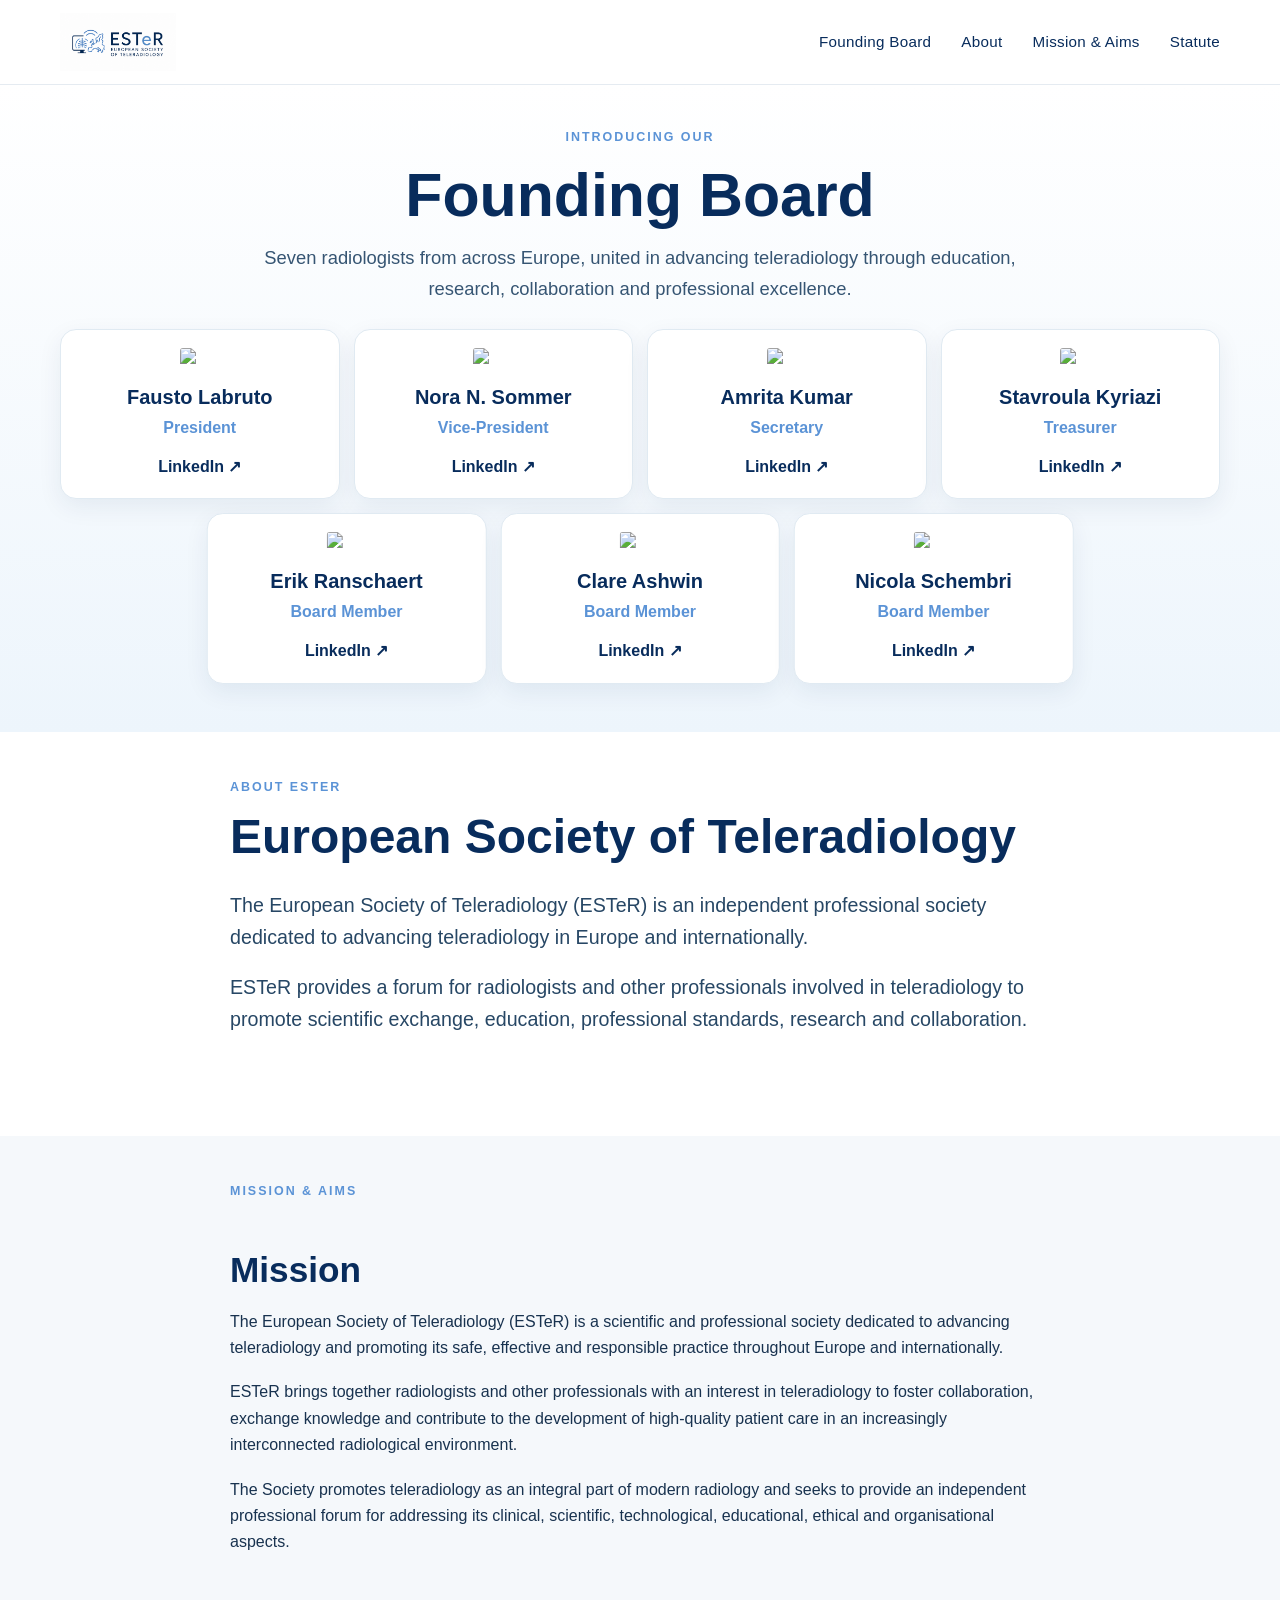
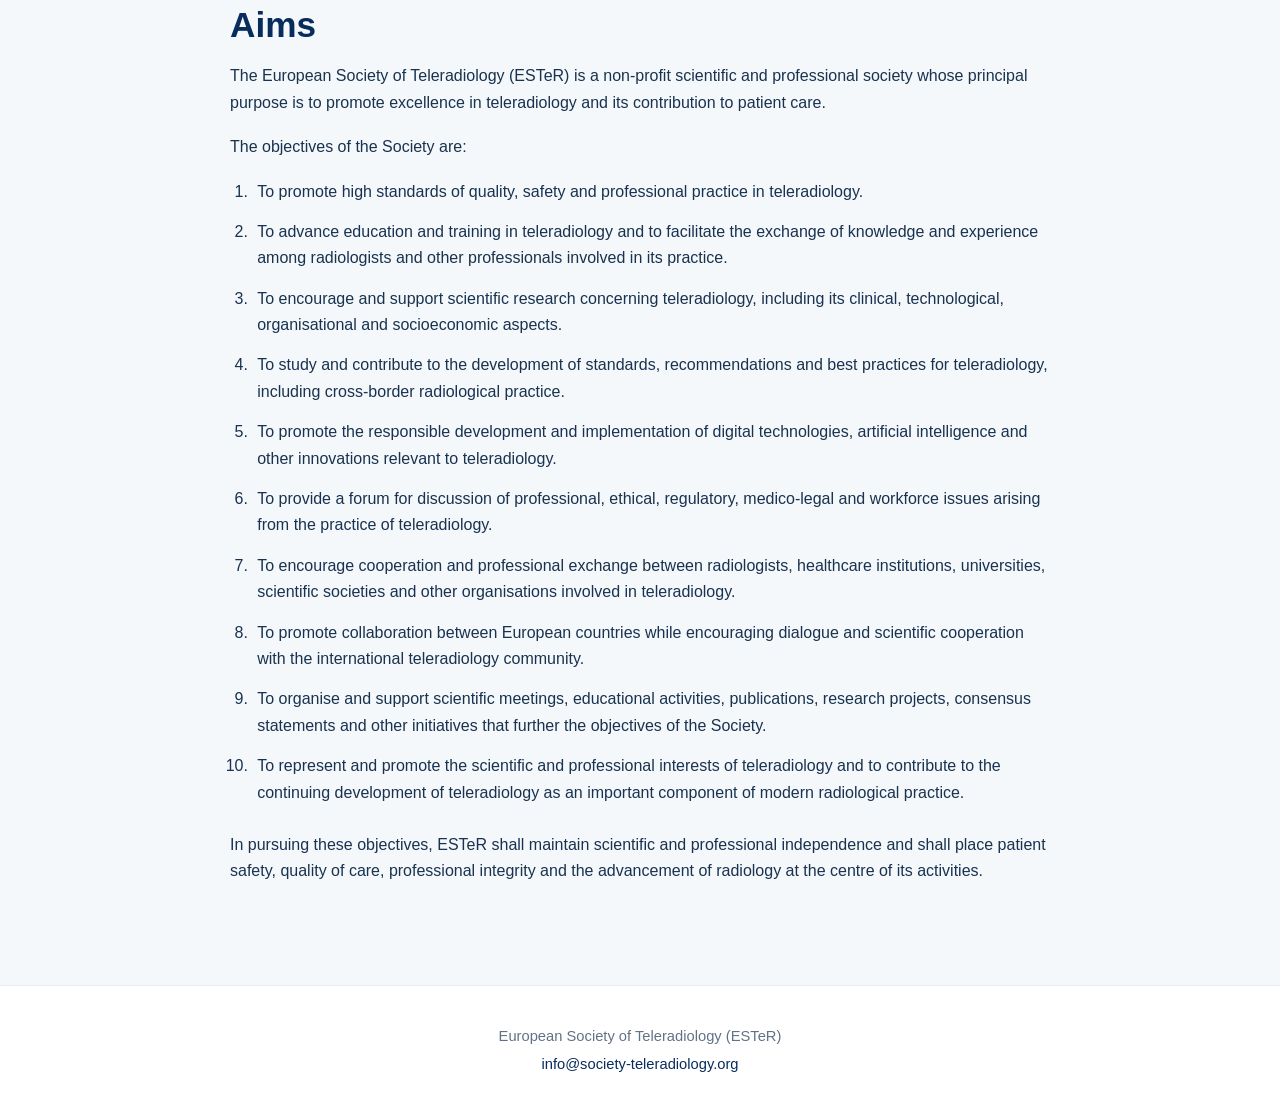
==== commit 1c6a081b: "Update index.html" ====
--- a/index.html
+++ b/index.html
@@ -77,7 +77,7 @@
         <img class="flag" src="https://flagcdn.com/w80/it.png" alt="Italy">
         <h2>Fausto Labruto</h2>
         <p class="role">President</p>
-        <p>Italy</p>
+       
         <a href="https://www.linkedin.com/in/fausto-labruto/" target="_blank" rel="noopener noreferrer">LinkedIn ↗</a>
       </article>
 
@@ -85,7 +85,7 @@
         <img class="flag" src="https://flagcdn.com/w80/de.png" alt="Germany">
         <h2>Nora N. Sommer</h2>
         <p class="role">Vice-President</p>
-        <p>Germany</p>
+       
         <a href="https://www.linkedin.com/in/pd-dr-med-nora-n-sommer-855724218/" target="_blank" rel="noopener noreferrer">LinkedIn ↗</a>
       </article>
 
@@ -93,7 +93,7 @@
        <img class="flag" src="https://flagcdn.com/w80/gb.png" alt="United Kingdom">
         <h2>Amrita Kumar</h2>
         <p class="role">Secretary</p>
-        <p>United Kingdom</p>
+        
         <a href="https://www.linkedin.com/in/amrkum/" target="_blank" rel="noopener noreferrer">LinkedIn ↗</a>
       </article>
 
@@ -101,7 +101,7 @@
         <img class="flag" src="https://flagcdn.com/w80/gr.png" alt="Greece">
         <h2>Stavroula Kyriazi</h2>
         <p class="role">Treasurer</p>
-        <p>Greece</p>
+        
         <a href="https://www.linkedin.com/in/stavroula-kyriazi-md-1959648/" target="_blank" rel="noopener noreferrer">LinkedIn ↗</a>
       </article>
 
@@ -109,7 +109,7 @@
         <img class="flag" src="https://flagcdn.com/w80/be.png" alt="Belgium">
         <h2>Erik Ranschaert</h2>
         <p class="role">Board Member</p>
-        <p>Belgium</p>
+       
         <a href="https://www.linkedin.com/in/eranschaert/" target="_blank" rel="noopener noreferrer">LinkedIn ↗</a>
       </article>
 
@@ -117,7 +117,7 @@
         <img class="flag" src="https://flagcdn.com/w80/gb.png" alt="United Kingdom">
         <h2>Clare Ashwin</h2>
         <p class="role">Board Member</p>
-        <p>United Kingdom</p>
+       
         <a href="https://www.linkedin.com/in/clare-ashwin-580663111/" target="_blank" rel="noopener noreferrer">LinkedIn ↗</a>
       </article>
 
@@ -125,7 +125,7 @@
         <img class="flag" src="https://flagcdn.com/w80/mt.png" alt="Malta">
         <h2>Nicola Schembri</h2>
         <p class="role">Board Member</p>
-        <p>Malta</p>
+        
         <a href="https://www.linkedin.com/in/nicola-schembri-11b13666/" target="_blank" rel="noopener noreferrer">LinkedIn ↗</a>
       </article>
     </div>
--- a/styles.css
+++ b/styles.css
@@ -358,3 +358,11 @@
     transform: translateX(calc(50% + 7px));
   }
 }
+.board-card img.flag {
+  width: 40px;
+  height: 28px;
+  object-fit: cover;
+  border-radius: 3px;
+  display: block;
+  margin: 0 auto 10px;
+}
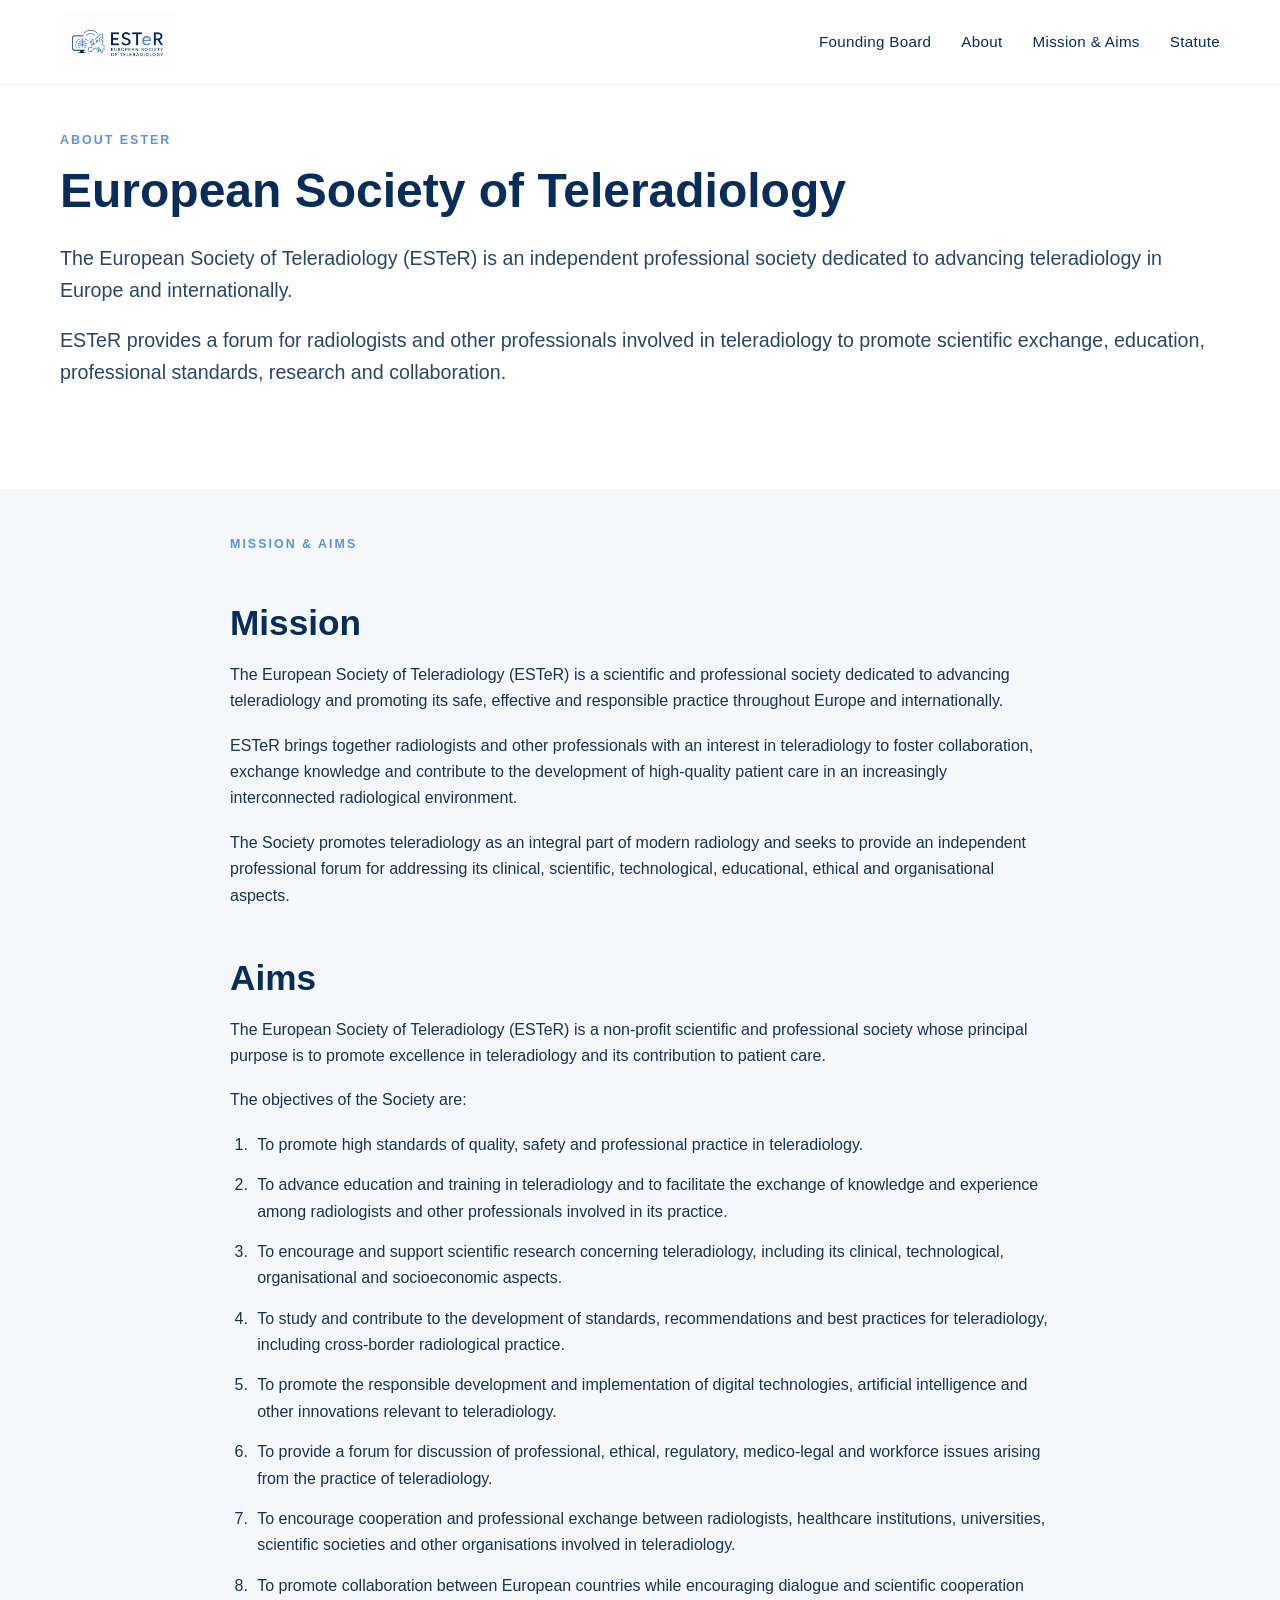
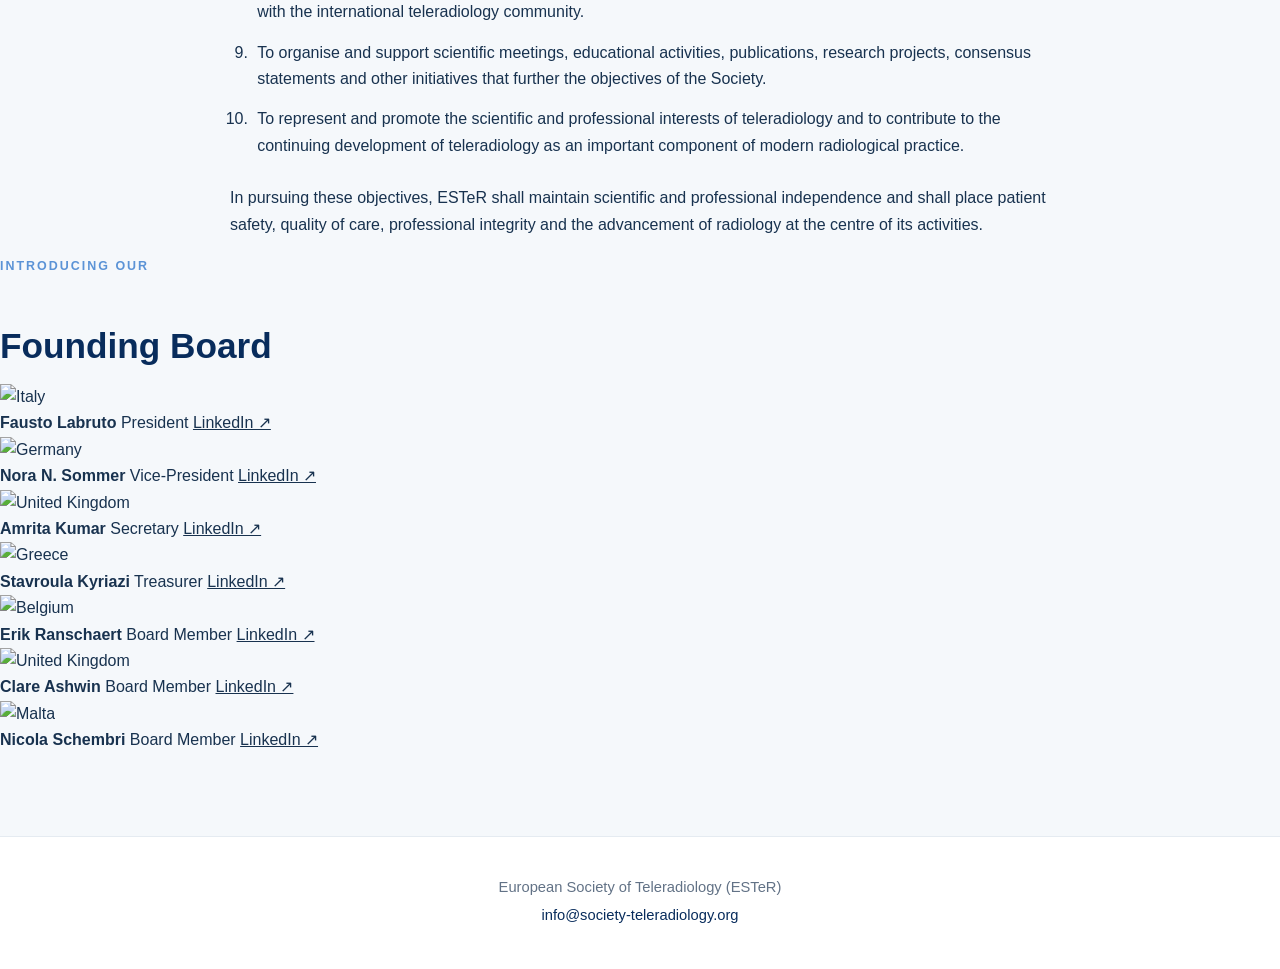
==== commit 81a0dbd5: "side bar" ====
--- a/index.html
+++ b/index.html
@@ -62,79 +62,14 @@
 
   <main id="top">
    
-<section id="board" class="board-hero">
-  <div class="container">
-    <p class="eyebrow">Introducing our</p>
-    <h1>Founding Board</h1>
-    <p class="board-intro">
-      Seven radiologists from across Europe, united
-      in advancing teleradiology through education,
-      research, collaboration and professional excellence.
-    </p>
-
-    <div class="board-grid">
-      <article class="board-card">
-        <img class="flag" src="https://flagcdn.com/w80/it.png" alt="Italy">
-        <h2>Fausto Labruto</h2>
-        <p class="role">President</p>
-       
-        <a href="https://www.linkedin.com/in/fausto-labruto/" target="_blank" rel="noopener noreferrer">LinkedIn ↗</a>
-      </article>
-
-      <article class="board-card">
-        <img class="flag" src="https://flagcdn.com/w80/de.png" alt="Germany">
-        <h2>Nora N. Sommer</h2>
-        <p class="role">Vice-President</p>
-       
-        <a href="https://www.linkedin.com/in/pd-dr-med-nora-n-sommer-855724218/" target="_blank" rel="noopener noreferrer">LinkedIn ↗</a>
-      </article>
-
-      <article class="board-card">
-       <img class="flag" src="https://flagcdn.com/w80/gb.png" alt="United Kingdom">
-        <h2>Amrita Kumar</h2>
-        <p class="role">Secretary</p>
-        
-        <a href="https://www.linkedin.com/in/amrkum/" target="_blank" rel="noopener noreferrer">LinkedIn ↗</a>
-      </article>
-
-      <article class="board-card">
-        <img class="flag" src="https://flagcdn.com/w80/gr.png" alt="Greece">
-        <h2>Stavroula Kyriazi</h2>
-        <p class="role">Treasurer</p>
-        
-        <a href="https://www.linkedin.com/in/stavroula-kyriazi-md-1959648/" target="_blank" rel="noopener noreferrer">LinkedIn ↗</a>
-      </article>
-
-      <article class="board-card">
-        <img class="flag" src="https://flagcdn.com/w80/be.png" alt="Belgium">
-        <h2>Erik Ranschaert</h2>
-        <p class="role">Board Member</p>
-       
-        <a href="https://www.linkedin.com/in/eranschaert/" target="_blank" rel="noopener noreferrer">LinkedIn ↗</a>
-      </article>
-
-      <article class="board-card">
-        <img class="flag" src="https://flagcdn.com/w80/gb.png" alt="United Kingdom">
-        <h2>Clare Ashwin</h2>
-        <p class="role">Board Member</p>
-       
-        <a href="https://www.linkedin.com/in/clare-ashwin-580663111/" target="_blank" rel="noopener noreferrer">LinkedIn ↗</a>
-      </article>
-
-      <article class="board-card">
-        <img class="flag" src="https://flagcdn.com/w80/mt.png" alt="Malta">
-        <h2>Nicola Schembri</h2>
-        <p class="role">Board Member</p>
-        
-        <a href="https://www.linkedin.com/in/nicola-schembri-11b13666/" target="_blank" rel="noopener noreferrer">LinkedIn ↗</a>
-      </article>
-    </div>
-  </div>
-</section>
 
 
-    <section id="about" class="section">
-      <div class="container narrow">
+
+
+
+  <section id="about" class="section">
+  <div class="container about-layout">
+    <div class="about-main">
         <p class="eyebrow">About ESTeR</p>
 <h1>European Society of Teleradiology</h1>
         <p class="lead">The European Society of Teleradiology (ESTeR) is an independent professional society dedicated to advancing teleradiology in Europe and internationally.</p>
@@ -175,8 +110,80 @@
         </ol>
 
         <p>In pursuing these objectives, ESTeR shall maintain scientific and professional independence and shall place patient safety, quality of care, professional integrity and the advancement of radiology at the centre of its activities.</p>
+       </div>
+
+<aside id="board" class="board-sidebar">
+  <p class="eyebrow">Introducing our</p>
+  <h2>Founding Board</h2>
+
+  <div class="board-list">
+    <article class="board-member">
+      <img src="https://flagcdn.com/w80/it.png" alt="Italy">
+      <div>
+        <strong>Fausto Labruto</strong>
+        <span>President</span>
+        <a href="https://www.linkedin.com/in/fausto-labruto/" target="_blank" rel="noopener noreferrer">LinkedIn ↗</a>
       </div>
-    </section>
+    </article>
+
+    <article class="board-member">
+      <img src="https://flagcdn.com/w80/de.png" alt="Germany">
+      <div>
+        <strong>Nora N. Sommer</strong>
+        <span>Vice-President</span>
+        <a href="https://www.linkedin.com/in/pd-dr-med-nora-n-sommer-855724218/" target="_blank" rel="noopener noreferrer">LinkedIn ↗</a>
+      </div>
+    </article>
+
+    <article class="board-member">
+      <img src="https://flagcdn.com/w80/gb.png" alt="United Kingdom">
+      <div>
+        <strong>Amrita Kumar</strong>
+        <span>Secretary</span>
+        <a href="https://www.linkedin.com/in/amrkum/" target="_blank" rel="noopener noreferrer">LinkedIn ↗</a>
+      </div>
+    </article>
+
+    <article class="board-member">
+      <img src="https://flagcdn.com/w80/gr.png" alt="Greece">
+      <div>
+        <strong>Stavroula Kyriazi</strong>
+        <span>Treasurer</span>
+        <a href="https://www.linkedin.com/in/stavroula-kyriazi-md-1959648/" target="_blank" rel="noopener noreferrer">LinkedIn ↗</a>
+      </div>
+    </article>
+
+    <article class="board-member">
+      <img src="https://flagcdn.com/w80/be.png" alt="Belgium">
+      <div>
+        <strong>Erik Ranschaert</strong>
+        <span>Board Member</span>
+        <a href="https://www.linkedin.com/in/eranschaert/" target="_blank" rel="noopener noreferrer">LinkedIn ↗</a>
+      </div>
+    </article>
+
+    <article class="board-member">
+      <img src="https://flagcdn.com/w80/gb.png" alt="United Kingdom">
+      <div>
+        <strong>Clare Ashwin</strong>
+        <span>Board Member</span>
+        <a href="https://www.linkedin.com/in/clare-ashwin-580663111/" target="_blank" rel="noopener noreferrer">LinkedIn ↗</a>
+      </div>
+    </article>
+
+    <article class="board-member">
+      <img src="https://flagcdn.com/w80/mt.png" alt="Malta">
+      <div>
+        <strong>Nicola Schembri</strong>
+        <span>Board Member</span>
+        <a href="https://www.linkedin.com/in/nicola-schembri-11b13666/" target="_blank" rel="noopener noreferrer">LinkedIn ↗</a>
+      </div>
+    </article>
+  </div>
+</aside>
+
+  </div>
+</section>
   </main>
 
   <footer class="site-footer">
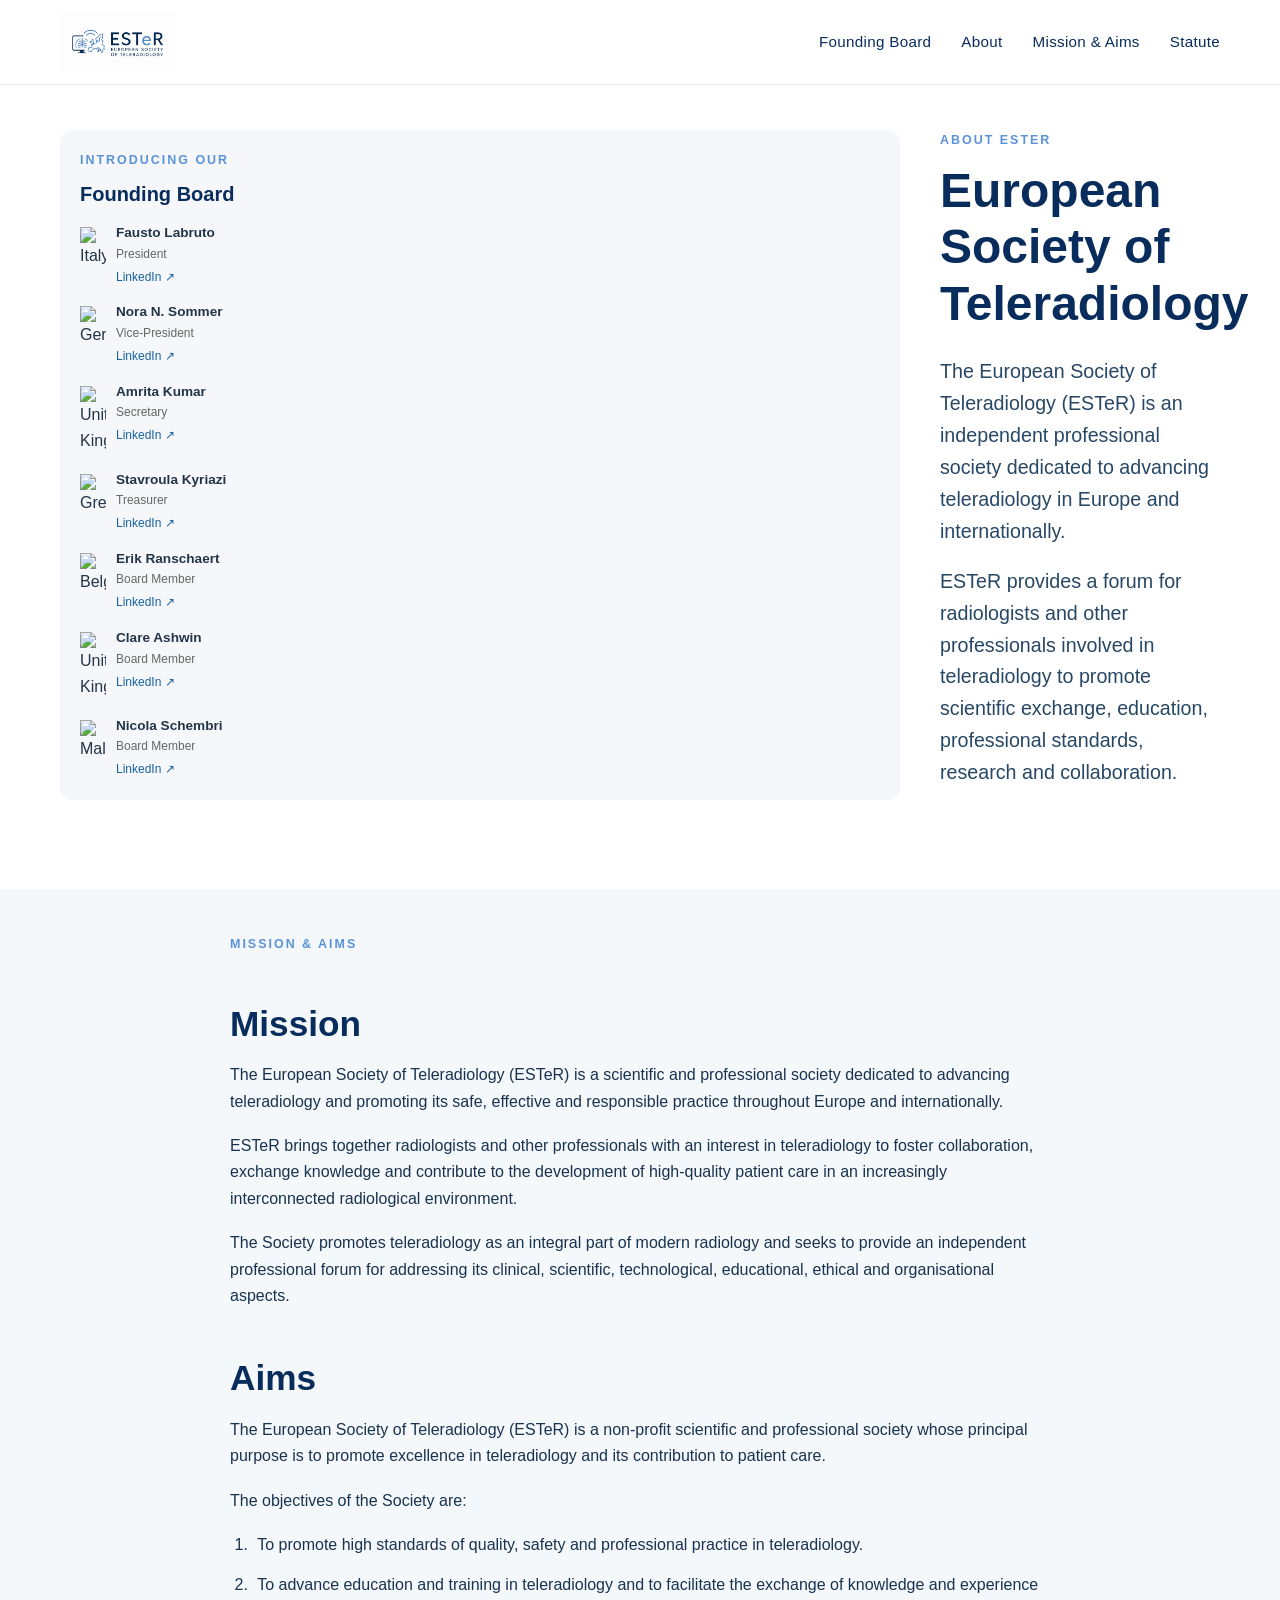
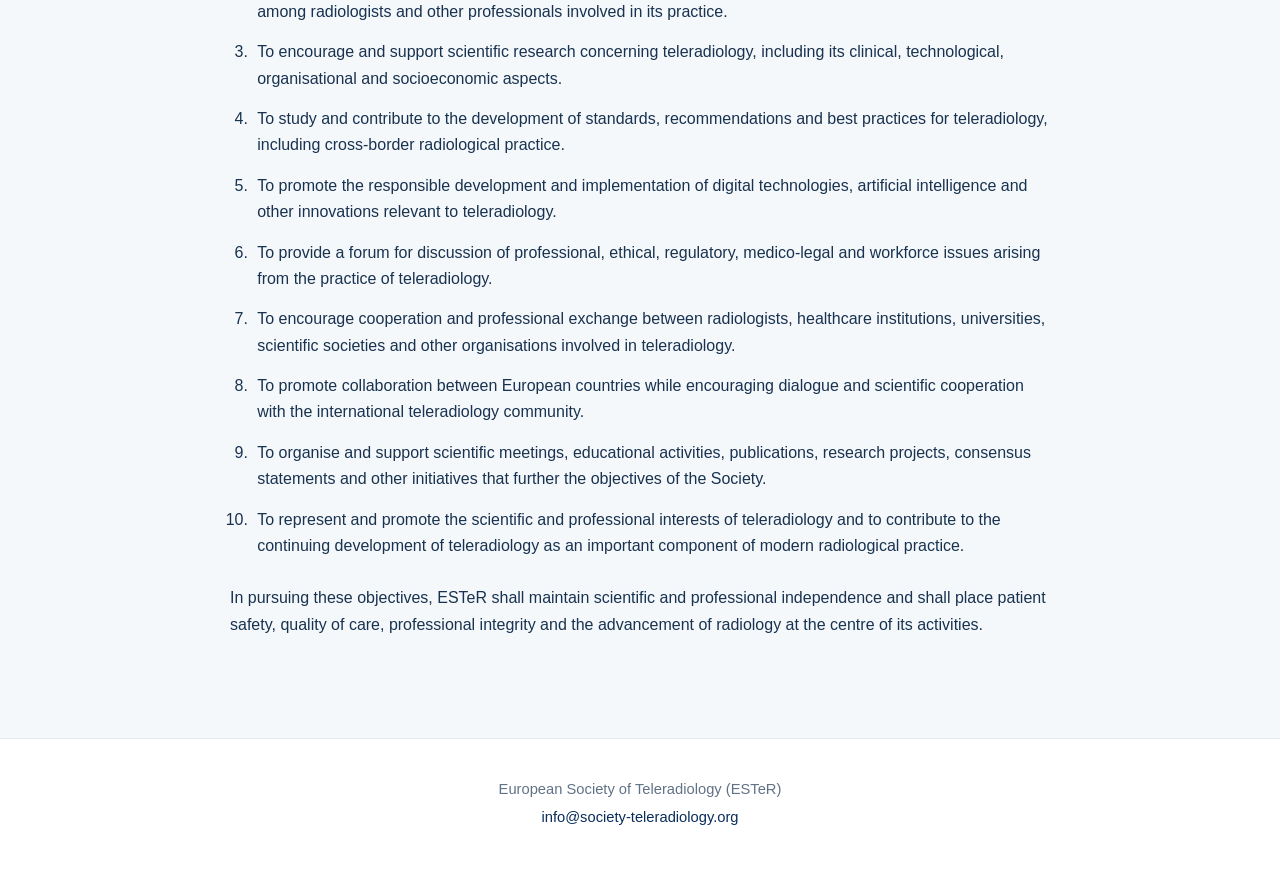
==== commit 6d1732c4: "Update index.html" ====
--- a/index.html
+++ b/index.html
@@ -69,50 +69,7 @@
 
   <section id="about" class="section">
   <div class="container about-layout">
-    <div class="about-main">
-        <p class="eyebrow">About ESTeR</p>
-<h1>European Society of Teleradiology</h1>
-        <p class="lead">The European Society of Teleradiology (ESTeR) is an independent professional society dedicated to advancing teleradiology in Europe and internationally.</p>
-        <p class="lead">ESTeR provides a forum for radiologists and other professionals involved in teleradiology to promote scientific exchange, education, professional standards, research and collaboration.</p>
-      </div>
-    </section>
-
-   
-
-    <section id="mission" class="section mission-section">
-      <div class="container narrow">
-        <p class="eyebrow">Mission &amp; Aims</p>
-        <h2>Mission</h2>
-
-        <p>The European Society of Teleradiology (ESTeR) is a scientific and professional society dedicated to advancing teleradiology and promoting its safe, effective and responsible practice throughout Europe and internationally.</p>
-
-        <p>ESTeR brings together radiologists and other professionals with an interest in teleradiology to foster collaboration, exchange knowledge and contribute to the development of high-quality patient care in an increasingly interconnected radiological environment.</p>
-
-        <p>The Society promotes teleradiology as an integral part of modern radiology and seeks to provide an independent professional forum for addressing its clinical, scientific, technological, educational, ethical and organisational aspects.</p>
-
-        <h2>Aims</h2>
-
-        <p>The European Society of Teleradiology (ESTeR) is a non-profit scientific and professional society whose principal purpose is to promote excellence in teleradiology and its contribution to patient care.</p>
-
-        <p>The objectives of the Society are:</p>
-
-        <ol>
-          <li>To promote high standards of quality, safety and professional practice in teleradiology.</li>
-          <li>To advance education and training in teleradiology and to facilitate the exchange of knowledge and experience among radiologists and other professionals involved in its practice.</li>
-          <li>To encourage and support scientific research concerning teleradiology, including its clinical, technological, organisational and socioeconomic aspects.</li>
-          <li>To study and contribute to the development of standards, recommendations and best practices for teleradiology, including cross-border radiological practice.</li>
-          <li>To promote the responsible development and implementation of digital technologies, artificial intelligence and other innovations relevant to teleradiology.</li>
-          <li>To provide a forum for discussion of professional, ethical, regulatory, medico-legal and workforce issues arising from the practice of teleradiology.</li>
-          <li>To encourage cooperation and professional exchange between radiologists, healthcare institutions, universities, scientific societies and other organisations involved in teleradiology.</li>
-          <li>To promote collaboration between European countries while encouraging dialogue and scientific cooperation with the international teleradiology community.</li>
-          <li>To organise and support scientific meetings, educational activities, publications, research projects, consensus statements and other initiatives that further the objectives of the Society.</li>
-          <li>To represent and promote the scientific and professional interests of teleradiology and to contribute to the continuing development of teleradiology as an important component of modern radiological practice.</li>
-        </ol>
-
-        <p>In pursuing these objectives, ESTeR shall maintain scientific and professional independence and shall place patient safety, quality of care, professional integrity and the advancement of radiology at the centre of its activities.</p>
-       </div>
-
-<aside id="board" class="board-sidebar">
+   <aside id="board" class="board-sidebar">
   <p class="eyebrow">Introducing our</p>
   <h2>Founding Board</h2>
 
@@ -181,6 +138,50 @@
     </article>
   </div>
 </aside>
+    <div class="about-main">
+        <p class="eyebrow">About ESTeR</p>
+<h1>European Society of Teleradiology</h1>
+        <p class="lead">The European Society of Teleradiology (ESTeR) is an independent professional society dedicated to advancing teleradiology in Europe and internationally.</p>
+        <p class="lead">ESTeR provides a forum for radiologists and other professionals involved in teleradiology to promote scientific exchange, education, professional standards, research and collaboration.</p>
+      </div>
+    </section>
+
+   
+
+    <section id="mission" class="section mission-section">
+      <div class="container narrow">
+        <p class="eyebrow">Mission &amp; Aims</p>
+        <h2>Mission</h2>
+
+        <p>The European Society of Teleradiology (ESTeR) is a scientific and professional society dedicated to advancing teleradiology and promoting its safe, effective and responsible practice throughout Europe and internationally.</p>
+
+        <p>ESTeR brings together radiologists and other professionals with an interest in teleradiology to foster collaboration, exchange knowledge and contribute to the development of high-quality patient care in an increasingly interconnected radiological environment.</p>
+
+        <p>The Society promotes teleradiology as an integral part of modern radiology and seeks to provide an independent professional forum for addressing its clinical, scientific, technological, educational, ethical and organisational aspects.</p>
+
+        <h2>Aims</h2>
+
+        <p>The European Society of Teleradiology (ESTeR) is a non-profit scientific and professional society whose principal purpose is to promote excellence in teleradiology and its contribution to patient care.</p>
+
+        <p>The objectives of the Society are:</p>
+
+        <ol>
+          <li>To promote high standards of quality, safety and professional practice in teleradiology.</li>
+          <li>To advance education and training in teleradiology and to facilitate the exchange of knowledge and experience among radiologists and other professionals involved in its practice.</li>
+          <li>To encourage and support scientific research concerning teleradiology, including its clinical, technological, organisational and socioeconomic aspects.</li>
+          <li>To study and contribute to the development of standards, recommendations and best practices for teleradiology, including cross-border radiological practice.</li>
+          <li>To promote the responsible development and implementation of digital technologies, artificial intelligence and other innovations relevant to teleradiology.</li>
+          <li>To provide a forum for discussion of professional, ethical, regulatory, medico-legal and workforce issues arising from the practice of teleradiology.</li>
+          <li>To encourage cooperation and professional exchange between radiologists, healthcare institutions, universities, scientific societies and other organisations involved in teleradiology.</li>
+          <li>To promote collaboration between European countries while encouraging dialogue and scientific cooperation with the international teleradiology community.</li>
+          <li>To organise and support scientific meetings, educational activities, publications, research projects, consensus statements and other initiatives that further the objectives of the Society.</li>
+          <li>To represent and promote the scientific and professional interests of teleradiology and to contribute to the continuing development of teleradiology as an important component of modern radiological practice.</li>
+        </ol>
+
+        <p>In pursuing these objectives, ESTeR shall maintain scientific and professional independence and shall place patient safety, quality of care, professional integrity and the advancement of radiology at the centre of its activities.</p>
+       </div>
+
+
 
   </div>
 </section>
--- a/styles.css
+++ b/styles.css
@@ -366,3 +366,90 @@
   display: block;
   margin: 0 auto 10px;
 }
+
+/* About ESTeR and Founding Board layout */
+
+#about .about-layout {
+  display: grid;
+  grid-template-columns: minmax(0, 3fr) minmax(230px, 1fr);
+  gap: 40px;
+  align-items: start;
+}
+
+#about .about-main {
+  min-width: 0;
+}
+
+/* Compact Founding Board sidebar */
+
+#about .board-sidebar {
+  padding: 20px;
+  border-radius: 12px;
+  background: #f5f7fa;
+  color: #243447;
+}
+
+#about .board-sidebar h2 {
+  font-size: 1.25rem;
+  margin: 0 0 18px;
+}
+
+#about .board-list {
+  display: flex;
+  flex-direction: column;
+  gap: 16px;
+}
+
+#about .board-member {
+  display: flex;
+  align-items: flex-start;
+  gap: 10px;
+}
+
+#about .board-member img {
+  width: 26px;
+  height: auto;
+  flex-shrink: 0;
+  margin-top: 3px;
+}
+
+#about .board-member div {
+  display: flex;
+  flex-direction: column;
+  gap: 3px;
+  min-width: 0;
+}
+
+#about .board-member strong {
+  font-size: 0.85rem;
+  line-height: 1.3;
+}
+
+#about .board-member span {
+  font-size: 0.75rem;
+  color: #666;
+}
+
+#about .board-member a {
+  font-size: 0.75rem;
+  color: #1762a0;
+  text-decoration: none;
+}
+
+#about .board-member a:hover {
+  text-decoration: underline;
+}
+
+/* Mobile layout */
+
+@media (max-width: 768px) {
+  #about .about-layout {
+    grid-template-columns: 1fr;
+    gap: 28px;
+  }
+
+  #about .board-sidebar {
+    width: 100%;
+    box-sizing: border-box;
+  }
+}
